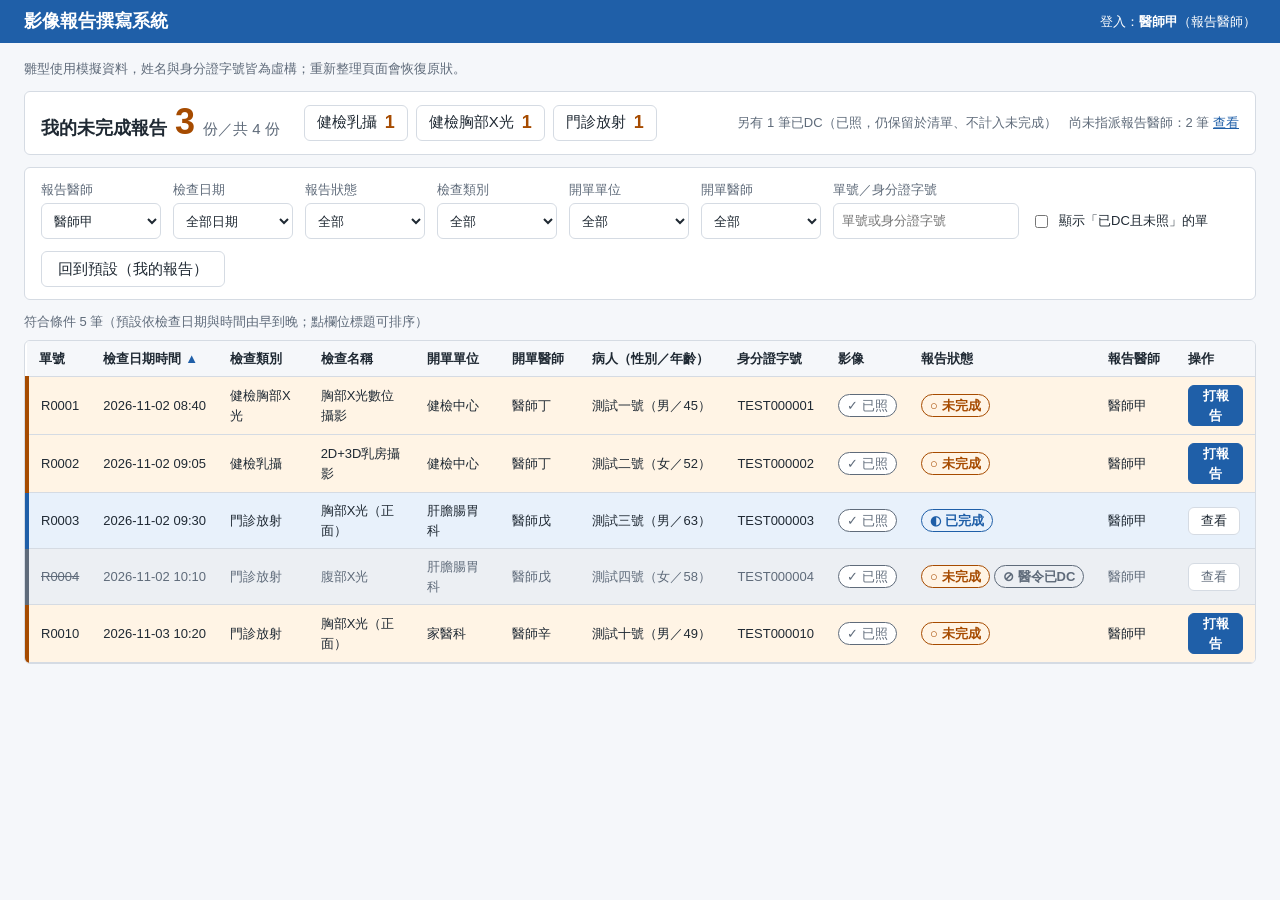
==== index.html @ 0bc312f7 "第一週：使用者研究、第一版雛型與迷你設計系統 - index.html：醫師工作清單與打報告畫面（篩選、排序、未完成分項數量、已DC呈現、片語帶入、儲存後跳下一筆） - tokens.css / de" ====
<!DOCTYPE html>
<html lang="zh-Hant">
<head>
  <meta charset="utf-8">
  <meta name="viewport" content="width=device-width, initial-scale=1">
  <title>影像報告撰寫系統｜醫師雛型 v1</title>
  <link rel="stylesheet" href="tokens.css">
  <style>
    * { box-sizing: border-box; }
    body { margin: 0; font-family: var(--font-family); font-size: var(--font-size-md); color: var(--color-text); background: var(--color-surface); line-height: 1.5; }
    button, input, select, textarea { font: inherit; color: inherit; }
    :focus-visible { outline: 3px solid var(--color-focus); outline-offset: 2px; }

    /* ── 頂欄 ── */
    .topbar { display: flex; align-items: center; justify-content: space-between; gap: var(--space-4); padding: var(--space-2) var(--space-6); background: var(--color-primary); color: var(--color-on-primary); }
    .topbar h1 { font-size: var(--font-size-lg); margin: 0; }
    .topbar .who { font-size: var(--font-size-sm); }
    main { max-width: 1400px; margin: 0 auto; padding: var(--space-4) var(--space-6) 96px; }
    .proto-note { font-size: var(--font-size-sm); color: var(--color-text-muted); margin: 0 0 var(--space-3); }

    /* ── 按鈕：主要 / 次要 / 危險 ── */
    .btn { min-height: var(--control-height); padding: 0 var(--space-4); border-radius: var(--radius); border: 1px solid var(--color-border); background: var(--color-bg); cursor: pointer; font-size: var(--font-size-md); }
    .btn:hover:not(:disabled) { background: var(--color-surface); border-color: var(--color-text-muted); }
    .btn-primary { background: var(--color-primary); border-color: var(--color-primary); color: var(--color-on-primary); font-weight: 600; }
    .btn-primary:hover:not(:disabled) { background: var(--color-primary-hover); border-color: var(--color-primary-hover); }
    .btn-secondary { border-color: var(--color-primary); color: var(--color-primary); font-weight: 600; }
    .btn-danger { border-color: var(--color-danger); color: var(--color-danger); }
    .btn-danger:hover:not(:disabled) { background: var(--color-danger-bg); border-color: var(--color-danger); }
    .btn-sm { min-height: 28px; padding: 0 var(--space-3); font-size: var(--font-size-sm); }
    .btn:disabled { opacity: .45; cursor: not-allowed; }

    /* ── 狀態標籤：圖示 + 文字 + 顏色 ── */
    .tag { display: inline-flex; align-items: center; gap: var(--space-1); padding: 1px var(--space-2); border-radius: 999px; border: 1px solid currentColor; font-size: var(--font-size-sm); font-weight: 600; white-space: nowrap; }
    .tag-pending { color: var(--status-pending); background: var(--status-pending-bg); }
    .tag-done { color: var(--status-done); background: var(--status-done-bg); }
    .tag-certified { color: var(--status-certified); background: var(--status-certified-bg); }
    .tag-dc { color: var(--status-dc); background: var(--status-dc-bg); }
    .tag-plain { color: var(--color-text-muted); background: var(--color-bg); font-weight: 400; }

    /* ── 工作清單：摘要 ── */
    .summary { display: flex; flex-wrap: wrap; align-items: center; gap: var(--space-4) var(--space-6); background: var(--color-bg); border: 1px solid var(--color-border); border-radius: var(--radius); padding: var(--space-3) var(--space-4); margin-bottom: var(--space-3); }
    .summary .big { display: flex; align-items: baseline; gap: var(--space-2); }
    .summary .big .num { font-size: var(--font-size-display); font-weight: 700; line-height: 1; color: var(--status-pending); }
    .summary .big .label { font-size: var(--font-size-lg); font-weight: 600; }
    .summary .big .total { color: var(--color-text-muted); }
    .chips { display: flex; flex-wrap: wrap; gap: var(--space-2); align-items: center; }
    .chip { min-height: var(--control-height); display: inline-flex; align-items: center; gap: var(--space-2); padding: 0 var(--space-3); border-radius: var(--radius); border: 1px solid var(--color-border); background: var(--color-bg); cursor: pointer; }
    .chip b { color: var(--status-pending); font-size: var(--font-size-lg); }
    .chip:hover { border-color: var(--color-primary); }
    .chip[aria-pressed="true"] { background: var(--color-primary); border-color: var(--color-primary); color: var(--color-on-primary); }
    .chip[aria-pressed="true"] b { color: var(--color-on-primary); }
    .chip.zero { color: var(--color-text-muted); }
    .summary .side { margin-left: auto; display: flex; flex-wrap: wrap; gap: var(--space-3); align-items: center; font-size: var(--font-size-sm); color: var(--color-text-muted); }
    .linkbtn { background: none; border: none; padding: 0; color: var(--color-primary); text-decoration: underline; cursor: pointer; font-size: inherit; }

    /* ── 工作清單：篩選列 ── */
    .filters { display: flex; flex-wrap: wrap; gap: var(--space-3); align-items: flex-end; background: var(--color-bg); border: 1px solid var(--color-border); border-radius: var(--radius); padding: var(--space-3) var(--space-4); margin-bottom: var(--space-3); }
    .field { display: flex; flex-direction: column; gap: var(--space-1); font-size: var(--font-size-sm); color: var(--color-text-muted); }
    .field select, .field input[type="search"] { min-height: var(--control-height); padding: 0 var(--space-2); border: 1px solid var(--color-border); border-radius: var(--radius); background: var(--color-bg); color: var(--color-text); min-width: 120px; }
    .field input[type="search"] { min-width: 180px; }
    .checkline { display: flex; align-items: center; gap: var(--space-2); min-height: var(--control-height); font-size: var(--font-size-sm); }
    .result-count { margin: 0 0 var(--space-2); font-size: var(--font-size-sm); color: var(--color-text-muted); }

    /* ── 表格列：一般 / 滑過 / 選取(焦點) ── */
    .table-wrap { overflow-x: auto; background: var(--color-bg); border: 1px solid var(--color-border); border-radius: var(--radius); }
    table { border-collapse: collapse; width: 100%; font-size: var(--font-size-sm); }
    th, td { text-align: left; padding: var(--space-2) var(--space-3); border-bottom: 1px solid var(--color-border); vertical-align: middle; }
    th { background: var(--color-surface); white-space: nowrap; position: sticky; top: 0; }
    th button { background: none; border: none; padding: 0; font-weight: 600; cursor: pointer; color: var(--color-text); }
    th button .arrow { color: var(--color-primary); margin-left: var(--space-1); }
    tbody tr { cursor: pointer; border-left: 4px solid transparent; }
    tbody tr td:first-child { border-left: 4px solid transparent; }
    tr.st-pending td { background: var(--status-pending-bg); }
    tr.st-done td { background: var(--status-done-bg); }
    tr.st-certified td { background: var(--status-certified-bg); }
    tr.st-pending td:first-child { border-left-color: var(--status-pending); }
    tr.st-done td:first-child { border-left-color: var(--status-done); }
    tr.st-certified td:first-child { border-left-color: var(--status-certified); }
    tr.st-dc td { background: var(--status-dc-bg); color: var(--color-text-muted); }
    tr.st-dc td:first-child { border-left-color: var(--status-dc); }
    tr.st-dc td.strike { text-decoration: line-through; }
    tbody tr:hover td { background: #dde8f5; }
    tbody tr:focus-visible { outline-offset: -3px; }
    .nowrap { white-space: nowrap; }
    .empty { padding: var(--space-6); text-align: center; color: var(--color-text-muted); }

    /* ── 打報告畫面 ── */
    .report-head { display: flex; flex-wrap: wrap; align-items: center; gap: var(--space-3); margin-bottom: var(--space-3); }
    .report-head h2 { margin: 0; font-size: var(--font-size-xl); }
    .report-head .remain { margin-left: auto; font-size: var(--font-size-sm); color: var(--color-text-muted); }
    .case-info { display: grid; grid-template-columns: repeat(auto-fit, minmax(150px, 1fr)); gap: var(--space-2) var(--space-4); background: var(--color-bg); border: 1px solid var(--color-border); border-radius: var(--radius); padding: var(--space-3) var(--space-4); margin: 0 0 var(--space-3); }
    .case-info div { min-width: 0; }
    .case-info dt { font-size: var(--font-size-sm); color: var(--color-text-muted); }
    .case-info dd { margin: 0; font-weight: 600; overflow-wrap: anywhere; }
    .banner { display: flex; gap: var(--space-2); align-items: flex-start; padding: var(--space-3) var(--space-4); border-radius: var(--radius); border: 1px solid; margin-bottom: var(--space-3); font-size: var(--font-size-sm); }
    .banner-dc { color: var(--status-dc); background: var(--status-dc-bg); border-color: var(--status-dc); }
    .banner-info { color: var(--status-done); background: var(--status-done-bg); border-color: var(--status-done); }
    .banner-warn { color: var(--status-pending); background: var(--status-pending-bg); border-color: var(--status-pending); }
    .workspace { display: grid; grid-template-columns: minmax(280px, 5fr) minmax(360px, 7fr); gap: var(--space-4); align-items: start; }
    @media (max-width: 900px) { .workspace { grid-template-columns: 1fr; } main { padding: var(--space-3) var(--space-3) 120px; } }
    .panel { background: var(--color-bg); border: 1px solid var(--color-border); border-radius: var(--radius); padding: var(--space-4); }
    .panel h3 { margin: 0 0 var(--space-3); font-size: var(--font-size-lg); }
    .image-area { background: #1b1f24; border-radius: var(--radius); min-height: 360px; display: flex; align-items: center; justify-content: center; overflow: hidden; }
    .image-area img { max-width: 100%; max-height: 64vh; display: block; }
    .image-empty { color: #e6e9ee; text-align: center; padding: var(--space-6); }
    .image-empty strong { display: block; font-size: var(--font-size-lg); margin-bottom: var(--space-2); }
    .his { margin-top: var(--space-3); border: 1px dashed var(--color-border); border-radius: var(--radius); padding: var(--space-2) var(--space-3); font-size: var(--font-size-sm); color: var(--color-text-muted); }

    /* ── 表單欄位：一般 / 聚焦 / 錯誤 ── */
    .form-field { margin-bottom: var(--space-4); }
    .form-field label { display: flex; gap: var(--space-2); align-items: baseline; font-weight: 600; margin-bottom: var(--space-1); }
    .form-field .req { font-size: var(--font-size-sm); font-weight: 400; color: var(--color-text-muted); }
    .form-field textarea { width: 100%; min-height: 96px; padding: var(--space-2) var(--space-3); border: 1px solid var(--color-border); border-radius: var(--radius); background: var(--color-bg); resize: vertical; line-height: 1.6; }
    .form-field textarea:focus { border-color: var(--color-focus); outline: 3px solid var(--color-focus); outline-offset: 0; }
    .form-field textarea:read-only { background: var(--color-surface); }
    .form-field.has-error textarea { border-color: var(--color-danger); background: var(--color-danger-bg); }
    .form-field .err { display: none; color: var(--color-danger); font-size: var(--font-size-sm); margin-top: var(--space-1); }
    .form-field.has-error .err { display: block; }
    .phrases { display: flex; flex-wrap: wrap; gap: var(--space-2); align-items: center; margin-top: var(--space-2); font-size: var(--font-size-sm); color: var(--color-text-muted); }
    .phrases .btn { text-align: left; }

    /* ── 底部操作列 ── */
    .actionbar { position: fixed; left: 0; right: 0; bottom: 0; background: var(--color-bg); border-top: 1px solid var(--color-border); padding: var(--space-3) var(--space-6); display: flex; flex-wrap: wrap; gap: var(--space-3); align-items: center; z-index: 5; }
    .actionbar .group { display: flex; gap: var(--space-2); align-items: center; }
    .actionbar .spacer { flex: 1; }
    .toast { position: fixed; left: 50%; transform: translateX(-50%); bottom: 84px; background: var(--color-text); color: #fff; padding: var(--space-2) var(--space-4); border-radius: var(--radius); font-size: var(--font-size-sm); opacity: 0; pointer-events: none; transition: opacity .2s; z-index: 10; max-width: 90vw; }
    .toast.show { opacity: 1; }
    .sr-only { position: absolute; width: 1px; height: 1px; overflow: hidden; clip: rect(0 0 0 0); white-space: nowrap; }
  </style>
</head>
<body>
  <header class="topbar">
    <h1>影像報告撰寫系統</h1>
    <span class="who">登入：<strong id="who"></strong>（報告醫師）</span>
  </header>
  <main id="app"></main>
  <div class="toast" id="toast" role="status" aria-live="polite"></div>
  <noscript>此雛型需要啟用 JavaScript。</noscript>

<script>
(function () {
  'use strict';

  /* ===== 模擬資料（內容同 data/exams.json、data/phrases.json；內嵌是為了直接開啟檔案也能運作） ===== */
  var ME = '醫師甲';
  var EXAMS = [{"exam_no": "R0001", "exam_at": "2026-11-02 08:40", "category": "健檢胸部X光", "exam_name": "胸部X光數位攝影", "order_dept": "健檢中心", "order_doctor": "醫師丁", "patient_name": "測試一號", "patient_id": "TEST000001", "sex": "男", "age": 45, "order_status": "正常", "image_taken": true, "report_status": "未完成", "report_doctor": "醫師甲"}, {"exam_no": "R0002", "exam_at": "2026-11-02 09:05", "category": "健檢乳攝", "exam_name": "2D+3D乳房攝影", "order_dept": "健檢中心", "order_doctor": "醫師丁", "patient_name": "測試二號", "patient_id": "TEST000002", "sex": "女", "age": 52, "order_status": "正常", "image_taken": true, "report_status": "未完成", "report_doctor": "醫師甲"}, {"exam_no": "R0003", "exam_at": "2026-11-02 09:30", "category": "門診放射", "exam_name": "胸部X光（正面）", "order_dept": "肝膽腸胃科", "order_doctor": "醫師戊", "patient_name": "測試三號", "patient_id": "TEST000003", "sex": "男", "age": 63, "order_status": "正常", "image_taken": true, "report_status": "已完成", "report_doctor": "醫師甲"}, {"exam_no": "R0004", "exam_at": "2026-11-02 10:10", "category": "門診放射", "exam_name": "腹部X光", "order_dept": "肝膽腸胃科", "order_doctor": "醫師戊", "patient_name": "測試四號", "patient_id": "TEST000004", "sex": "女", "age": 58, "order_status": "已DC", "image_taken": true, "report_status": "未完成", "report_doctor": "醫師甲"}, {"exam_no": "R0005", "exam_at": "2026-11-02 10:45", "category": "健檢胸部X光", "exam_name": "胸部X光數位攝影", "order_dept": "健檢中心", "order_doctor": "醫師丁", "patient_name": "測試五號", "patient_id": "TEST000005", "sex": "女", "age": 38, "order_status": "正常", "image_taken": true, "report_status": "已認證", "report_doctor": "醫師丙"}, {"exam_no": "R0006", "exam_at": "2026-11-02 11:20", "category": "心臟超音波", "exam_name": "心臟超音波", "order_dept": "心臟內科", "order_doctor": "醫師己", "patient_name": "測試六號", "patient_id": "TEST000006", "sex": "男", "age": 71, "order_status": "正常", "image_taken": true, "report_status": "未完成", "report_doctor": null}, {"exam_no": "R0007", "exam_at": "2026-11-03 08:50", "category": "頸動脈超音波", "exam_name": "頸動脈超音波", "order_dept": "神經內科", "order_doctor": "醫師庚", "patient_name": "測試七號", "patient_id": "TEST000007", "sex": "女", "age": 66, "order_status": "正常", "image_taken": true, "report_status": "未完成", "report_doctor": "醫師丙"}, {"exam_no": "R0008", "exam_at": "2026-11-03 09:15", "category": "健檢乳攝", "exam_name": "2D+3D乳房攝影", "order_dept": "健檢中心", "order_doctor": "醫師丁", "patient_name": "測試八號", "patient_id": "TEST000008", "sex": "女", "age": 47, "order_status": "已DC", "image_taken": false, "report_status": "未完成", "report_doctor": null}, {"exam_no": "R0009", "exam_at": "2026-11-03 09:40", "category": "健檢胸部X光", "exam_name": "胸部X光數位攝影", "order_dept": "健檢中心", "order_doctor": "醫師丁", "patient_name": "測試九號", "patient_id": "TEST000009", "sex": "男", "age": 55, "order_status": "正常", "image_taken": false, "report_status": "未完成", "report_doctor": null}, {"exam_no": "R0010", "exam_at": "2026-11-03 10:20", "category": "門診放射", "exam_name": "胸部X光（正面）", "order_dept": "家醫科", "order_doctor": "醫師辛", "patient_name": "測試十號", "patient_id": "TEST000010", "sex": "男", "age": 49, "order_status": "正常", "image_taken": true, "report_status": "未完成", "report_doctor": "醫師甲"}];
  var PHRASES = {"健檢胸部X光": {"Lung": ["No active lung lesion.", "Increased lung markings in both lungs."], "Others": ["Normal heart size.", "Mild scoliosis of thoracic spine."], "Suggestion": ["Follow-up as clinically indicated.", "Suggest further evaluation with chest CT."]}, "健檢乳攝": {"Findings": ["Scattered areas of fibroglandular density."], "Diagnosis": ["BI-RADS 1: Negative.", "BI-RADS 2: Benign finding."]}, "門診放射": {"Finding": ["No active lung lesion.", "No obvious bony abnormality."], "Impression": ["No significant abnormality."]}};

  /* 報告範本：欄位依案例資料與訪談；required 為設計推測（見 README） */
  var TEMPLATES = {
    '門診放射':    [{ key: 'Finding', req: true }, { key: 'Impression', req: true }],
    '健檢胸部X光': [{ key: 'Lung', req: true }, { key: 'Others' }, { key: 'Suggestion' }],
    '健檢乳攝':    [{ key: 'Findings', req: true }, { key: 'Diagnosis', req: true }],
    '心臟超音波':  [{ key: 'Findings', req: true }, { key: 'Impression', req: true }],
    '頸動脈超音波':[{ key: 'Findings', req: true }, { key: 'Impression', req: true }]
  };
  var IMAGES = {
    '胸部X光數位攝影': 'chest-xray.svg', '胸部X光（正面）': 'chest-xray.svg', '腹部X光': 'abdomen-xray.svg',
    '2D+3D乳房攝影': 'mammography.svg', '心臟超音波': 'echocardiography.svg', '頸動脈超音波': 'carotid-ultrasound.svg'
  };
  var STATUS = {
    '未完成': { cls: 'pending', icon: '○' },
    '已完成': { cls: 'done', icon: '◐' },
    '已認證': { cls: 'certified', icon: '✔' }
  };
  var STATUS_ORDER = { '未完成': 0, '已完成': 1, '已認證': 2 };
  var COLS = [
    { k: 'exam_no', t: '單號' }, { k: 'exam_at', t: '檢查日期時間' }, { k: 'category', t: '檢查類別' },
    { k: 'exam_name', t: '檢查名稱' }, { k: 'order_dept', t: '開單單位' }, { k: 'order_doctor', t: '開單醫師' },
    { k: 'patient_name', t: '病人（性別／年齡）' }, { k: 'patient_id', t: '身分證字號' },
    { k: 'image_taken', t: '影像' }, { k: 'report_status', t: '報告狀態' }, { k: 'report_doctor', t: '報告醫師' }
  ];

  /* ===== 狀態（只存在記憶體，重新整理即恢復） ===== */
  var reports = {};   // exam_no -> { fields: {key: text} }
  EXAMS.forEach(function (e) { reports[e.exam_no] = { fields: {} }; });
  // 已完成／已認證的範例報告先帶入片語，讓清單與畫面有真實樣貌
  EXAMS.forEach(function (e) {
    if (e.report_status === '未完成') return;
    var tpl = TEMPLATES[e.category] || [], ph = PHRASES[e.category] || {};
    tpl.forEach(function (f) { var list = ph[f.key]; reports[e.exam_no].fields[f.key] = list ? list[0] : ''; });
  });
  var filters = { doctor: ME, status: '', category: '', dept: '', orderDoc: '', date: '', q: '', showDcUnshot: false };
  var sort = { key: 'exam_at', dir: 1 };

  /* ===== 小工具 ===== */
  function h(tag, attrs) {
    var el = document.createElement(tag);
    Object.keys(attrs || {}).forEach(function (k) {
      var v = attrs[k];
      if (k === 'class') el.className = v;
      else if (k === 'text') el.textContent = v;
      else if (k.slice(0, 2) === 'on') el.addEventListener(k.slice(2), v);
      else if (v === true) el.setAttribute(k, '');
      else if (v !== false && v != null) el.setAttribute(k, v);
    });
    for (var i = 2; i < arguments.length; i++) {
      var c = arguments[i];
      if (c == null || c === false) continue;
      el.appendChild(typeof c === 'string' ? document.createTextNode(c) : c);
    }
    return el;
  }
  function uniq(key) { var s = {}; EXAMS.forEach(function (e) { s[e[key]] = 1; }); return Object.keys(s).sort(); }
  function byNo(no) { return EXAMS.filter(function (e) { return e.exam_no === no; })[0]; }
  function doctorOf(e) { return e.report_doctor || '未指派'; }
  function isDc(e) { return e.order_status === '已DC'; }
  function dateOf(e) { return e.exam_at.slice(0, 10); }
  // 訪談二：已DC且未照 → 從清單移除；已DC已照 → 保留並標示
  function hiddenByDc(e) { return isDc(e) && !e.image_taken && !filters.showDcUnshot; }
  function actionable(e) { return e.report_status === '未完成' && !isDc(e) && e.report_doctor === ME; }
  function toast(msg) {
    var t = document.getElementById('toast'); t.textContent = msg; t.classList.add('show');
    clearTimeout(toast.t); toast.t = setTimeout(function () { t.classList.remove('show'); }, 3200);
  }
  function statusTag(e) {
    var s = STATUS[e.report_status];
    return h('span', { class: 'tag tag-' + s.cls }, h('span', { 'aria-hidden': 'true', text: s.icon }), e.report_status);
  }
  function dcTag() { return h('span', { class: 'tag tag-dc' }, h('span', { 'aria-hidden': 'true', text: '⊘' }), '醫令已DC'); }

  /* ===== 清單資料處理 ===== */
  function inScope(e) { return filters.doctor === '' || doctorOf(e) === filters.doctor; }
  function matches(e) {
    if (hiddenByDc(e) || !inScope(e)) return false;
    if (filters.status && e.report_status !== filters.status) return false;
    if (filters.category && e.category !== filters.category) return false;
    if (filters.dept && e.order_dept !== filters.dept) return false;
    if (filters.orderDoc && e.order_doctor !== filters.orderDoc) return false;
    if (filters.date && dateOf(e) !== filters.date) return false;
    if (filters.q) {
      var q = filters.q.toLowerCase();
      if (e.exam_no.toLowerCase().indexOf(q) < 0 && e.patient_id.toLowerCase().indexOf(q) < 0) return false;
    }
    return true;
  }
  function sortVal(e, k) {
    if (k === 'report_status') return STATUS_ORDER[e.report_status];
    if (k === 'report_doctor') return doctorOf(e);
    if (k === 'image_taken') return e.image_taken ? 1 : 0;
    return e[k];
  }
  function visibleList() {
    return EXAMS.filter(matches).sort(function (a, b) {
      var x = sortVal(a, sort.key), y = sortVal(b, sort.key), r;
      r = (typeof x === 'number' && typeof y === 'number') ? x - y : String(x).localeCompare(String(y), 'zh-Hant');
      return r * sort.dir || a.exam_no.localeCompare(b.exam_no);
    });
  }

  /* ===== 工作清單畫面 ===== */
  var ui = {};
  function renderList() {
    var app = document.getElementById('app'); app.textContent = '';
    ui = {};
    app.appendChild(h('p', { class: 'proto-note', text: '雛型使用模擬資料，姓名與身分證字號皆為虛構；重新整理頁面會恢復原狀。' }));

    ui.summary = h('section', { class: 'summary', 'aria-label': '未完成報告數量' });
    app.appendChild(ui.summary);

    function sel(id, label, key, opts, allText) {
      var s = h('select', { id: id, onchange: function (ev) { filters[key] = ev.target.value; update(); } },
        h('option', { value: '', text: allText || '全部' }));
      opts.forEach(function (o) { s.appendChild(h('option', { value: o.v, text: o.t })); });
      s.value = filters[key];
      return h('div', { class: 'field' }, h('label', { for: id, text: label }), s);
    }
    function plain(list) { return list.map(function (v) { return { v: v, t: v }; }); }
    var docOpts = uniq('report_doctor').filter(Boolean); docOpts.push('未指派');
    var search = h('input', { id: 'f-q', type: 'search', placeholder: '單號或身分證字號', value: filters.q,
      oninput: function (ev) { filters.q = ev.target.value.trim(); update(); } });

    app.appendChild(h('section', { class: 'filters', 'aria-label': '搜尋條件' },
      sel('f-doctor', '報告醫師', 'doctor', plain(docOpts), '全部醫師'),
      sel('f-date', '檢查日期', 'date', plain(uniq('exam_at').map(function (s) { return s.slice(0, 10); }).filter(function (v, i, a) { return a.indexOf(v) === i; })), '全部日期'),
      sel('f-status', '報告狀態', 'status', plain(['未完成', '已完成', '已認證'])),
      sel('f-cat', '檢查類別', 'category', plain(uniq('category'))),
      sel('f-dept', '開單單位', 'dept', plain(uniq('order_dept'))),
      sel('f-od', '開單醫師', 'orderDoc', plain(uniq('order_doctor'))),
      h('div', { class: 'field' }, h('label', { for: 'f-q', text: '單號／身分證字號' }), search),
      h('label', { class: 'checkline' },
        h('input', { type: 'checkbox', checked: filters.showDcUnshot, onchange: function (ev) { filters.showDcUnshot = ev.target.checked; update(); } }),
        '顯示「已DC且未照」的單'),
      h('button', { class: 'btn', type: 'button', onclick: function () {
        filters = { doctor: ME, status: '', category: '', dept: '', orderDoc: '', date: '', q: '', showDcUnshot: false }; renderList();
      } }, '回到預設（我的報告）')
    ));

    ui.count = h('p', { class: 'result-count', 'aria-live': 'polite' });
    app.appendChild(ui.count);

    var thead = h('tr');
    COLS.forEach(function (c) {
      var arrow = h('span', { class: 'arrow', 'aria-hidden': 'true' });
      var th = h('th', { scope: 'col' }, h('button', { type: 'button', onclick: function () {
        if (sort.key === c.k) sort.dir = -sort.dir; else { sort.key = c.k; sort.dir = 1; }
        update();
      } }, c.t, arrow));
      c.th = th; c.arrow = arrow; thead.appendChild(th);
    });
    thead.appendChild(h('th', { scope: 'col' }, '操作'));
    ui.tbody = h('tbody');
    app.appendChild(h('div', { class: 'table-wrap' }, h('table', null, h('thead', null, thead), ui.tbody)));
    ui.empty = h('div', { class: 'empty', text: '沒有符合條件的檢查。可調整搜尋條件，或按「回到預設」。', hidden: true });
    app.appendChild(ui.empty);
    update();
  }

  function setFilterAndUpdate(patch) { Object.keys(patch).forEach(function (k) { filters[k] = patch[k]; }); syncControls(); update(); }
  function syncControls() {
    var map = { 'f-doctor': 'doctor', 'f-date': 'date', 'f-status': 'status', 'f-cat': 'category', 'f-dept': 'dept', 'f-od': 'orderDoc' };
    Object.keys(map).forEach(function (id) { var el = document.getElementById(id); if (el) el.value = filters[map[id]]; });
  }

  function renderSummary() {
    var mine = EXAMS.filter(function (e) { return e.report_doctor === ME && !hiddenByDc(e); });
    var pending = mine.filter(actionable);
    var byCat = {};
    pending.forEach(function (e) { byCat[e.category] = (byCat[e.category] || 0) + 1; });
    var cats = uniq('category').filter(function (c) { return mine.some(function (e) { return e.category === c; }); });
    var unassigned = EXAMS.filter(function (e) { return !e.report_doctor && !hiddenByDc(e); }).length;
    var dcKept = mine.filter(isDc).length;
    var s = ui.summary; s.textContent = '';

    s.appendChild(h('div', { class: 'big' },
      h('span', { class: 'label', text: '我的未完成報告' }),
      h('span', { class: 'num', text: String(pending.length) }),
      h('span', { class: 'total', text: '份／共 ' + (mine.length - dcKept) + ' 份' })));
    var chips = h('div', { class: 'chips', role: 'group', 'aria-label': '依檢查類別看未完成數量' });
    cats.forEach(function (c) {
      var n = byCat[c] || 0;
      var on = filters.category === c && filters.status === '未完成' && filters.doctor === ME;
      chips.appendChild(h('button', { type: 'button', class: 'chip' + (n ? '' : ' zero'), 'aria-pressed': String(on),
        onclick: function () { on ? setFilterAndUpdate({ category: '', status: '' }) : setFilterAndUpdate({ doctor: ME, category: c, status: '未完成' }); } },
        c, h('b', { text: String(n) })));
    });
    s.appendChild(chips);
    var side = h('div', { class: 'side' });
    if (dcKept) side.appendChild(h('span', null, '另有 ' + dcKept + ' 筆已DC（已照，仍保留於清單、不計入未完成）'));
    side.appendChild(h('span', null, '尚未指派報告醫師：' + unassigned + ' 筆 ',
      h('button', { class: 'linkbtn', type: 'button', onclick: function () { setFilterAndUpdate({ doctor: '未指派', status: '', category: '' }); } }, '查看')));
    s.appendChild(side);
  }

  function update() {
    renderSummary();
    COLS.forEach(function (c) {
      var on = sort.key === c.k;
      c.arrow.textContent = on ? (sort.dir === 1 ? '▲' : '▼') : '';
      c.th.setAttribute('aria-sort', on ? (sort.dir === 1 ? 'ascending' : 'descending') : 'none');
    });
    var list = visibleList();
    ui.count.textContent = '符合條件 ' + list.length + ' 筆（預設依檢查日期與時間由早到晚；點欄位標題可排序）';
    ui.tbody.textContent = '';
    list.forEach(function (e) {
      var dc = isDc(e);
      var cls = dc ? 'st-dc' : 'st-' + STATUS[e.report_status].cls;
      var strike = dc ? 'strike nowrap' : 'nowrap';
      var open = function () { location.hash = '#/report/' + e.exam_no; };
      var tr = h('tr', { class: cls, tabindex: '0', onclick: open,
        onkeydown: function (ev) { if (ev.key === 'Enter') open(); },
        'aria-label': e.exam_no + ' ' + e.exam_name + ' ' + e.report_status + (dc ? ' 醫令已DC' : '') });
      tr.appendChild(h('td', { class: strike, text: e.exam_no }));
      tr.appendChild(h('td', { class: 'nowrap', text: e.exam_at }));
      tr.appendChild(h('td', { text: e.category }));
      tr.appendChild(h('td', { text: e.exam_name }));
      tr.appendChild(h('td', { text: e.order_dept }));
      tr.appendChild(h('td', { text: e.order_doctor }));
      tr.appendChild(h('td', { class: 'nowrap', text: e.patient_name + '（' + e.sex + '／' + e.age + '）' }));
      tr.appendChild(h('td', { class: 'nowrap', text: e.patient_id }));
      tr.appendChild(h('td', { class: 'nowrap' }, e.image_taken
        ? h('span', { class: 'tag tag-plain' }, h('span', { 'aria-hidden': 'true', text: '✓' }), '已照')
        : h('span', { class: 'tag tag-plain' }, h('span', { 'aria-hidden': 'true', text: '—' }), '未照')));
      var st = h('td', { class: 'nowrap' }, statusTag(e)); if (dc) { st.appendChild(document.createTextNode(' ')); st.appendChild(dcTag()); }
      tr.appendChild(st);
      tr.appendChild(h('td', { class: 'nowrap', text: doctorOf(e) }));
      tr.appendChild(h('td', null, h('button', { type: 'button', class: 'btn btn-sm ' + (actionable(e) ? 'btn-primary' : ''),
        onclick: function (ev) { ev.stopPropagation(); open(); } }, actionable(e) ? '打報告' : '查看')));
      ui.tbody.appendChild(tr);
    });
    ui.empty.hidden = list.length > 0;
  }

  /* ===== 打報告畫面 ===== */
  function nextPendingAfter(no) {
    var list = visibleList();
    var all = list.some(function (e) { return e.exam_no === no; }) ? list : list.concat([byNo(no)]);
    var idx = all.findIndex(function (e) { return e.exam_no === no; });
    for (var i = 1; i < all.length; i++) {
      var e = all[(idx + i) % all.length];
      if (e.exam_no !== no && actionable(e)) return e;
    }
    return null;
  }
  function neighbor(no, step) {
    var list = visibleList();
    var idx = list.findIndex(function (e) { return e.exam_no === no; });
    if (idx < 0) return null;
    return list[idx + step] || null;
  }

  function renderReport(no) {
    var e = byNo(no);
    var app = document.getElementById('app'); app.textContent = '';
    if (!e) { location.hash = '#/'; return; }
    var rep = reports[no], tpl = TEMPLATES[e.category] || [], ph = PHRASES[e.category] || {};
    var mineToEdit = e.report_doctor === ME && e.report_status !== '已認證';
    var fieldEls = {};

    var pendingNow = EXAMS.filter(function (x) { return x.report_doctor === ME && actionable(x); }).length;
    app.appendChild(h('div', { class: 'report-head' },
      h('button', { class: 'btn', type: 'button', onclick: function () { location.hash = '#/'; } }, '← 回工作清單'),
      h('h2', { text: e.exam_name }),
      statusTag(e), isDc(e) ? dcTag() : null,
      h('span', { class: 'remain', text: '我還有 ' + pendingNow + ' 份未完成報告' })));

    // 個案必要資訊（訪談一）
    function di(t, v) { return h('div', null, h('dt', { text: t }), h('dd', { text: v })); }
    app.appendChild(h('dl', { class: 'case-info', 'aria-label': '個案資訊' },
      di('身分證字號', e.patient_id), di('姓名', e.patient_name), di('性別／年齡', e.sex + '／' + e.age),
      di('檢查名稱', e.exam_name), di('檢查日期時間', e.exam_at), di('開單醫師', e.order_doctor),
      di('開單單位', e.order_dept), di('單號', e.exam_no), di('報告醫師', doctorOf(e))));

    // 提示橫幅
    if (isDc(e)) app.appendChild(h('div', { class: 'banner banner-dc', role: 'note' }, h('span', { 'aria-hidden': 'true', text: '⊘' }),
      h('span', null, '此醫令已 DC（已取消），但影像已照。請確認是否仍需撰寫報告。')));
    if (!e.report_doctor) app.appendChild(h('div', { class: 'banner banner-warn', role: 'note' }, h('span', { 'aria-hidden': 'true', text: '!' }),
      h('span', null, '尚未指派報告醫師，目前只能檢視。請洽放射師指派。')));
    else if (e.report_doctor !== ME) app.appendChild(h('div', { class: 'banner banner-info', role: 'note' }, h('span', { 'aria-hidden': 'true', text: 'i' }),
      h('span', null, '這份報告由' + e.report_doctor + '負責，目前只能檢視。')));
    else if (e.report_status === '已認證') app.appendChild(h('div', { class: 'banner banner-info', role: 'note' }, h('span', { 'aria-hidden': 'true', text: 'i' }),
      h('span', null, '此報告已認證，內容不能修改。若需重打，請由放射師或技術員取消認證。')));

    // 左：影像；右：範本欄位
    var imgPanel = h('section', { class: 'panel', 'aria-label': '影像' }, h('h3', { text: '影像' }));
    if (e.image_taken) {
      imgPanel.appendChild(h('div', { class: 'image-area' }, h('img', { src: 'images/' + IMAGES[e.exam_name], alt: e.exam_name + ' 影像示意圖（課程用）' })));
    } else {
      imgPanel.appendChild(h('div', { class: 'image-area' }, h('div', { class: 'image-empty' },
        h('strong', { text: '尚無影像' }), '此檢查尚未照影像（未照）。影像上傳後會直接顯示在這裡。')));
    }
    imgPanel.appendChild(h('div', { class: 'his', text: '示意：HIS 診斷、S、O 資料與過去報告會放在這裡（本課程不實作）。' }));

    var form = h('form', { class: 'panel', novalidate: true, 'aria-label': e.category + ' 報告範本', onsubmit: function (ev) { ev.preventDefault(); } },
      h('h3', { text: '報告內容（' + e.category + '範本）' }));
    tpl.forEach(function (f) {
      var id = 'fld-' + f.key;
      var ta = h('textarea', { id: id, name: f.key, rows: '4', readonly: !mineToEdit, 'aria-describedby': id + '-err',
        oninput: function () { wrap.classList.remove('has-error'); } });
      ta.value = rep.fields[f.key] || '';
      var wrap = h('div', { class: 'form-field' },
        h('label', { for: id }, f.key, h('span', { class: 'req', text: f.req ? '必填' : '選填' })), ta,
        h('div', { class: 'err', id: id + '-err', text: f.key + ' 為必填，請輸入內容或帶入片語。' }));
      var list = ph[f.key];
      if (mineToEdit) {
        var row = h('div', { class: 'phrases' }, h('span', { text: '片語帶入：' }));
        if (list && list.length) list.forEach(function (p) {
          row.appendChild(h('button', { type: 'button', class: 'btn btn-sm', title: '帶入：' + p, onclick: function () {
            ta.value = ta.value ? ta.value.replace(/\s+$/, '') + '\n' + p : p; wrap.classList.remove('has-error'); ta.focus();
          } }, '＋ ' + p));
        });
        else row.appendChild(h('span', { text: '此範本尚無片語（課程資料未提供）' }));
        wrap.appendChild(row);
      }
      fieldEls[f.key] = { ta: ta, wrap: wrap, req: f.req };
      form.appendChild(wrap);
    });

    app.appendChild(h('div', { class: 'workspace' }, imgPanel, form));

    // 底部操作列
    function collect() { tpl.forEach(function (f) { rep.fields[f.key] = fieldEls[f.key].ta.value.trim(); }); }
    function validate() {
      var first = null;
      tpl.forEach(function (f) {
        var fe = fieldEls[f.key], bad = !!fe.req && !fe.ta.value.trim();
        fe.wrap.classList.toggle('has-error', bad);
        if (bad && !first) first = fe.ta;
      });
      if (first) { first.focus(); toast('還有必填欄位沒有填寫'); return false; }
      return true;
    }
    function commit(status) {
      if (!validate()) return;
      collect(); e.report_status = status;
      var nxt = nextPendingAfter(no);
      if (nxt) { toast('已' + (status === '已認證' ? '認證' : '儲存') + ' ' + no + '，已跳到下一筆未完成：' + nxt.exam_no); location.hash = '#/report/' + nxt.exam_no; }
      else { toast('已' + (status === '已認證' ? '認證' : '儲存') + ' ' + no + '。所有未完成報告都已完成'); location.hash = '#/'; }
    }
    var prev = neighbor(no, -1), next = neighbor(no, 1);
    app.appendChild(h('div', { class: 'actionbar', role: 'toolbar', 'aria-label': '報告操作' },
      h('div', { class: 'group' },
        h('button', { class: 'btn', type: 'button', disabled: !prev, onclick: function () { location.hash = '#/report/' + prev.exam_no; } }, '← 上一筆'),
        h('button', { class: 'btn', type: 'button', disabled: !next, onclick: function () { location.hash = '#/report/' + next.exam_no; } }, '下一筆 →')),
      h('span', { class: 'spacer' }),
      h('span', { class: 'proto-note', style: 'margin:0', text: '儲存或認證後會自動跳到下一筆未完成報告' }),
      h('div', { class: 'group' },
        h('button', { class: 'btn btn-primary', type: 'button', disabled: !mineToEdit, onclick: function () { commit('已完成'); } }, '儲存'),
        h('button', { class: 'btn btn-secondary', type: 'button', disabled: !mineToEdit, onclick: function () { commit('已認證'); } }, '認證'))));
    window.scrollTo(0, 0);
    var firstTa = form.querySelector('textarea');
    if (mineToEdit && firstTa) firstTa.focus({ preventScroll: true });
  }

  /* ===== 路由 ===== */
  function route() {
    var m = location.hash.match(/^#\/report\/(R\d+)/);
    if (m) renderReport(m[1]); else renderList();
  }
  document.getElementById('who').textContent = ME;
  window.addEventListener('hashchange', route);
  route();
})();
</script>
</body>
</html>
---- tokens.css ----
/* 影像報告撰寫系統 — 迷你設計系統
   每個變數的用途與使用規則見 design-system.md。
   修改或新增變數時，先更新 design-system.md 的「變更紀錄」，再改畫面。 */

:root {
  /* 色彩：基本 */
  --color-primary: #1f5fa8;
  --color-primary-hover: #174b86;
  --color-on-primary: #ffffff;
  --color-bg: #ffffff;
  --color-surface: #f5f7fa;
  --color-text: #1f2933;
  --color-text-muted: #5f6b7a;
  --color-border: #d5dbe3;
  --color-focus: #0b57d0;
  --color-danger: #b42318;
  --color-danger-bg: #fdecea;

  /* 色彩：報告狀態（每種狀態：文字/邊框色 + 淡底色；一律搭配圖示與文字，不單靠顏色）
     選用方案 A「橘／藍／綠／灰」，與其他方案的比較見 design-system.md */
  --status-pending: #a64b00;        /* 未完成：橘棕 */
  --status-pending-bg: #fff4e5;
  --status-done: #1f5fa8;           /* 已完成：藍 */
  --status-done-bg: #e8f1fb;
  --status-certified: #17653f;      /* 已認證：綠 */
  --status-certified-bg: #e6f4ec;
  --status-dc: #5f6b7a;             /* 醫令已 DC：灰（另加刪除線） */
  --status-dc-bg: #eceff3;

  /* 字級 */
  --font-family: "Noto Sans TC", "Microsoft JhengHei", "PingFang TC", sans-serif;
  --font-size-sm: 13px;
  --font-size-md: 15px;
  --font-size-lg: 18px;
  --font-size-xl: 22px;
  --font-size-display: 36px;   /* 未完成數量專用 */

  /* 間距 */
  --space-1: 4px;
  --space-2: 8px;
  --space-3: 12px;
  --space-4: 16px;
  --space-6: 24px;

  /* 圓角 */
  --radius: 6px;

  /* 控制項最小高度（點擊範圍） */
  --control-height: 36px;
}
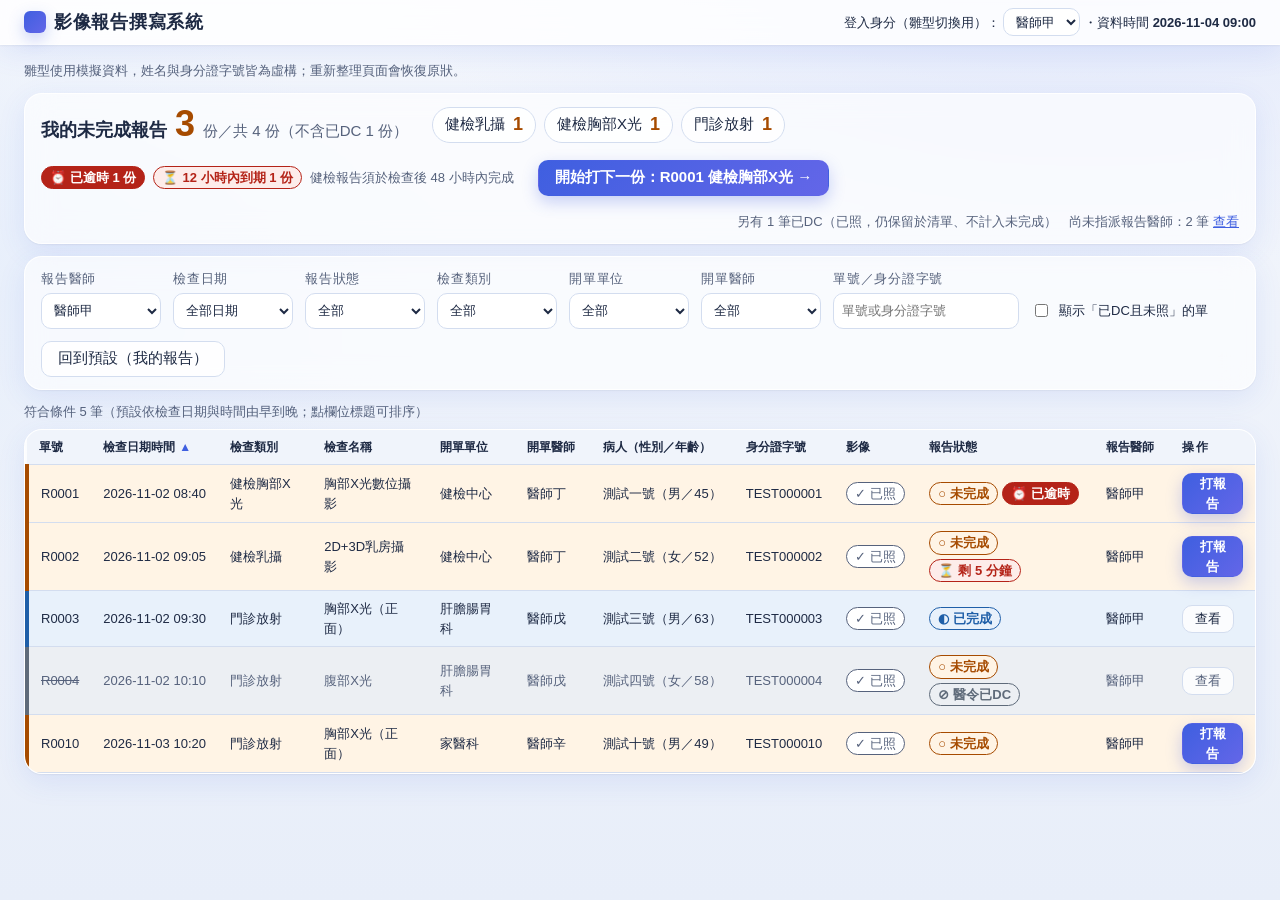
==== commit 77a1f3bd: "第二週：任務走查、替代方案、設計變數、啟發式評估與雛型 v2/v3 - index.html：取消認證（必填原因）、身分切換、搜尋查全部醫師、等待影像／待指派狀態與流程進度、健檢 48 小時時限標示、" ====
--- a/index.html
+++ b/index.html
@@ -36,6 +36,28 @@
     .tag-certified { color: var(--status-certified); background: var(--status-certified-bg); }
     .tag-dc { color: var(--status-dc); background: var(--status-dc-bg); }
     .tag-plain { color: var(--color-text-muted); background: var(--color-bg); font-weight: 400; }
+    .tag-waiting { color: var(--status-waiting); background: var(--status-waiting-bg); border-style: dashed; }
+    .tag-recall { color: var(--status-recall); background: var(--status-recall-bg); }
+    .tag-overdue { color: var(--deadline-overdue); background: var(--deadline-overdue-bg); border-color: var(--deadline-overdue-bg); }
+    .tag-soon { color: var(--deadline-soon); background: var(--deadline-soon-bg); }
+    .tags { display: inline-flex; flex-wrap: wrap; gap: var(--space-1); }
+    .src { font-size: var(--font-size-sm); color: var(--color-text-muted); }
+    .topbar select { min-height: 28px; border-radius: var(--radius); border: 1px solid var(--color-border); padding: 0 var(--space-2); background: var(--color-bg); color: var(--color-text); }
+    tr.st-waiting td { background: var(--color-bg); color: var(--color-text-muted); }
+    tr.st-waiting td:first-child { border-left: 4px dashed var(--status-waiting); }
+    .banner-overdue { color: var(--deadline-soon); background: var(--deadline-soon-bg); border-color: var(--deadline-soon); }
+    .banner-recall { color: var(--status-recall); background: var(--status-recall-bg); border-color: var(--status-recall); }
+    .cancel-box { margin-bottom: var(--space-3); border-color: var(--color-danger); }
+    .cancel-box textarea { min-height: 56px; }
+    /* 流程進度 */
+    .progress { list-style: none; margin: 0 0 var(--space-3); padding: var(--space-3) var(--space-4); display: flex; flex-wrap: wrap; gap: var(--space-2) var(--space-6); background: var(--color-bg); border: 1px solid var(--color-border); border-radius: var(--radius); }
+    .pstep { display: flex; align-items: center; gap: var(--space-2); font-weight: 600; }
+    .pstep small { display: block; font-weight: 400; font-size: var(--font-size-sm); color: var(--color-text-muted); }
+    .pdot { width: 26px; height: 26px; border-radius: 50%; display: inline-flex; align-items: center; justify-content: center; font-size: var(--font-size-sm); border: 2px solid var(--color-border); color: var(--color-text-muted); flex: none; }
+    .pstep.done .pdot { background: var(--status-certified); border-color: var(--status-certified); color: #fff; }
+    .pstep.current .pdot { border-color: var(--status-pending); color: var(--status-pending); }
+    .pstep.current small { color: var(--status-pending); font-weight: 600; }
+    .pstep.todo { color: var(--color-text-muted); }
 
     /* ── 工作清單：摘要 ── */
     .summary { display: flex; flex-wrap: wrap; align-items: center; gap: var(--space-4) var(--space-6); background: var(--color-bg); border: 1px solid var(--color-border); border-radius: var(--radius); padding: var(--space-3) var(--space-4); margin-bottom: var(--space-3); }
@@ -126,12 +148,85 @@
     .toast { position: fixed; left: 50%; transform: translateX(-50%); bottom: 84px; background: var(--color-text); color: #fff; padding: var(--space-2) var(--space-4); border-radius: var(--radius); font-size: var(--font-size-sm); opacity: 0; pointer-events: none; transition: opacity .2s; z-index: 10; max-width: 90vw; }
     .toast.show { opacity: 1; }
     .sr-only { position: absolute; width: 1px; height: 1px; overflow: hidden; clip: rect(0 0 0 0); white-space: nowrap; }
+
+    /* ===== v3：霧面玻璃風格（數值皆來自 tokens.css） ===== */
+    body { background: var(--page-gradient), var(--color-surface); background-attachment: fixed; min-height: 100vh; }
+    .topbar { background: var(--glass-bg-strong); color: var(--color-text); border-bottom: 1px solid var(--glass-border); box-shadow: var(--shadow-soft);
+      -webkit-backdrop-filter: blur(var(--glass-blur)); backdrop-filter: blur(var(--glass-blur)); position: sticky; top: 0; z-index: 6; flex-wrap: wrap; }
+    .topbar h1 { font-weight: 700; letter-spacing: .04em; display: flex; align-items: center; gap: var(--space-2); }
+    .topbar h1::before { content: ""; width: 22px; height: 22px; border-radius: 6px; background: var(--gradient-primary); box-shadow: var(--shadow-button); }
+    .summary, .filters, .table-wrap, .case-info, .panel, .progress {
+      background: var(--glass-bg); border: 1px solid var(--glass-border); border-radius: var(--radius-lg); box-shadow: var(--shadow-soft);
+      -webkit-backdrop-filter: blur(var(--glass-blur)); backdrop-filter: blur(var(--glass-blur)); }
+    .table-wrap, form.panel { background: var(--glass-bg-strong); }
+    th { background: rgba(238, 243, 251, .85); font-size: var(--font-size-xs); letter-spacing: var(--letter-spacing-label); }
+    .panel h3 { font-size: var(--font-size-xs); letter-spacing: var(--letter-spacing-label); color: var(--color-text-muted); font-weight: 700; }
+    .panel h3::before { content: "✦ "; color: var(--color-primary); }
+    .case-info dt, .field label { letter-spacing: .06em; }
+    .btn { border-radius: var(--radius); background: var(--glass-bg-strong); }
+    .btn-primary { background: var(--gradient-primary); border-color: transparent; box-shadow: var(--shadow-button); }
+    .btn-primary:hover:not(:disabled) { background: var(--gradient-primary); filter: brightness(.94); border-color: transparent; }
+    .btn-primary:disabled { box-shadow: none; }
+    .chip { border-radius: 999px; background: var(--glass-bg-strong); }
+    .chip[aria-pressed="true"] { background: var(--gradient-primary); border-color: transparent; }
+    .field select, .field input[type="search"], .form-field textarea { border-radius: var(--radius); }
+    .image-area { border-radius: var(--radius-lg); }
+    .banner { border-radius: var(--radius); }
+    .actionbar { background: var(--glass-bg-strong); border-top: 1px solid var(--glass-border); box-shadow: 0 -8px 28px rgba(63, 95, 224, .08);
+      -webkit-backdrop-filter: blur(var(--glass-blur)); backdrop-filter: blur(var(--glass-blur)); }
+    .toast { border-radius: 999px; }
+    tbody tr:hover td { background: #e3e9fb; }
+
+    /* ===== 手機版（700px 以下）：清單改成卡片、操作列加大 ===== */
+    @media (max-width: 700px) {
+      .topbar { padding: var(--space-2) var(--space-4); gap: var(--space-1); }
+      .topbar h1 { font-size: var(--font-size-md); }
+      .topbar .who { font-size: var(--font-size-xs); }
+      main { padding: var(--space-3) var(--space-3) 150px; }
+      .summary { gap: var(--space-3); }
+      .summary .side { margin-left: 0; }
+      .summary .big { flex-wrap: wrap; }
+      .summary .big .label { white-space: nowrap; }
+      .summary > .btn-primary { width: 100%; }
+      .filters .field { flex: 1 1 calc(50% - var(--space-3)); }
+      .field select, .field input[type="search"] { min-width: 0; width: 100%; }
+      .table-wrap { background: transparent; border: 0; box-shadow: none; -webkit-backdrop-filter: none; backdrop-filter: none; overflow: visible; }
+      table, tbody { display: block; }
+      thead { display: none; }
+      tbody tr { display: grid; grid-template-columns: 1fr 1fr; gap: var(--space-2) var(--space-3); padding: var(--space-3);
+        margin-bottom: var(--space-3); border-radius: var(--radius-lg); border: 1px solid var(--glass-border); border-left-width: 4px;
+        background: var(--glass-bg-strong); box-shadow: var(--shadow-soft); }
+      tbody tr td, tbody tr:hover td { background: transparent; border: 0 !important; padding: 0; white-space: normal; }
+      tbody td::before { content: attr(data-label); display: block; font-size: var(--font-size-xs); color: var(--color-text-muted); letter-spacing: .06em; }
+      tbody td[data-label="報告狀態"], tbody td[data-label="操作"] { grid-column: 1 / -1; }
+      tbody td[data-label="操作"]::before { display: none; }
+      tbody td[data-label="操作"] .btn { width: 100%; min-height: var(--control-height); }
+      tr.st-pending { background: var(--status-pending-bg); border-left-color: var(--status-pending); }
+      tr.st-done { background: var(--status-done-bg); border-left-color: var(--status-done); }
+      tr.st-certified { background: var(--status-certified-bg); border-left-color: var(--status-certified); }
+      tr.st-dc { background: var(--status-dc-bg); border-left-color: var(--status-dc); }
+      tr.st-waiting { background: var(--color-bg); border-left-style: dashed; border-left-color: var(--status-waiting); }
+      .case-info { grid-template-columns: 1fr 1fr; }
+      .image-area { min-height: 220px; }
+      .image-area img { max-height: 44vh; }
+      .actionbar { padding: var(--space-2) var(--space-3); gap: var(--space-2); }
+      .actionbar .spacer, .actionbar .proto-note { display: none; }
+      .actionbar .group { flex: 1 1 100%; }
+      .actionbar .group .btn { flex: 1; }
+      .toast { bottom: 128px; }
+      .report-head h2 { font-size: var(--font-size-lg); }
+      .report-head .remain { margin-left: 0; width: 100%; }
+    }
   </style>
 </head>
 <body>
   <header class="topbar">
     <h1>影像報告撰寫系統</h1>
-    <span class="who">登入：<strong id="who"></strong>（報告醫師）</span>
+    <span class="who">
+      <label for="who">登入身分（雛型切換用）：</label>
+      <select id="who"><option>醫師甲</option><option>醫師丙</option></select>
+      ・資料時間 <strong id="now"></strong>
+    </span>
   </header>
   <main id="app"></main>
   <div class="toast" id="toast" role="status" aria-live="polite"></div>
@@ -163,7 +258,15 @@
     '已完成': { cls: 'done', icon: '◐' },
     '已認證': { cls: 'certified', icon: '✔' }
   };
-  var STATUS_ORDER = { '未完成': 0, '已完成': 1, '已認證': 2 };
+  // v2：流程上「還不能打」的兩種狀態，與報告狀態放在同一個標籤位置（進階軌：報告狀態呈現）
+  var STAGE = {
+    '等待影像': { cls: 'waiting', icon: '⧗' },
+    '待指派':   { cls: 'waiting', icon: '⇢' }
+  };
+  var STATUS_ORDER = { '等待影像': 0, '待指派': 1, '未完成': 2, '已完成': 3, '已認證': 4 };
+  // 雛型的「現在時間」固定，讓時限標示每次都一樣（設計變數：健檢報告 48 小時內完成，見 README）
+  var NOW = new Date('2026-11-04T09:00:00');
+  var DEADLINE_HOURS = 48, SOON_HOURS = 12;
   var COLS = [
     { k: 'exam_no', t: '單號' }, { k: 'exam_at', t: '檢查日期時間' }, { k: 'category', t: '檢查類別' },
     { k: 'exam_name', t: '檢查名稱' }, { k: 'order_dept', t: '開單單位' }, { k: 'order_doctor', t: '開單醫師' },
@@ -208,22 +311,56 @@
   function dateOf(e) { return e.exam_at.slice(0, 10); }
   // 訪談二：已DC且未照 → 從清單移除；已DC已照 → 保留並標示
   function hiddenByDc(e) { return isDc(e) && !e.image_taken && !filters.showDcUnshot; }
-  function actionable(e) { return e.report_status === '未完成' && !isDc(e) && e.report_doctor === ME; }
+  function actionable(e) { return stageOf(e) === '未完成' && !isDc(e) && e.report_doctor === ME; }
+  // 流程階段：未照 → 等待影像；已照未指派 → 待指派；之後才是報告狀態
+  function stageOf(e) {
+    if (e.report_status === '未完成' && !e.image_taken) return '等待影像';
+    if (e.report_status === '未完成' && !e.report_doctor) return '待指派';
+    return e.report_status;
+  }
+  // 設計變數（自編）：健檢報告須於檢查後 48 小時內完成認證
+  function deadlineOf(e) {
+    if (e.category.indexOf('健檢') !== 0 || e.report_status === '已認證' || isDc(e)) return null;
+    var due = new Date(e.exam_at.replace(' ', 'T') + ':00'); due.setHours(due.getHours() + DEADLINE_HOURS);
+    var left = (due - NOW) / 36e5;
+    return { due: due, left: left, overdue: left < 0, soon: left >= 0 && left <= SOON_HOURS };
+  }
+  function fmtTime(d) { function p(n) { return (n < 10 ? '0' : '') + n; } return (d.getMonth() + 1) + '/' + d.getDate() + ' ' + p(d.getHours()) + ':' + p(d.getMinutes()); }
+  function fmtLeft(hrs) { return hrs >= 1 ? Math.floor(hrs) + ' 小時' : Math.max(1, Math.round(hrs * 60)) + ' 分鐘'; }
   function toast(msg) {
     var t = document.getElementById('toast'); t.textContent = msg; t.classList.add('show');
     clearTimeout(toast.t); toast.t = setTimeout(function () { t.classList.remove('show'); }, 3200);
   }
+  function tag(cls, icon, text, title) {
+    return h('span', { class: 'tag tag-' + cls, title: title || null }, h('span', { 'aria-hidden': 'true', text: icon }), text);
+  }
   function statusTag(e) {
-    var s = STATUS[e.report_status];
-    return h('span', { class: 'tag tag-' + s.cls }, h('span', { 'aria-hidden': 'true', text: s.icon }), e.report_status);
-  }
-  function dcTag() { return h('span', { class: 'tag tag-dc' }, h('span', { 'aria-hidden': 'true', text: '⊘' }), '醫令已DC'); }
+    var st = stageOf(e), s = STATUS[st] || STAGE[st];
+    return tag(s.cls, s.icon, st);
+  }
+  function dcTag() { return tag('dc', '⊘', '醫令已DC'); }
+  function recallTag() { return tag('recall', '↺', '取消認證・待重打'); }
+  function deadlineTag(dl) {
+    if (!dl) return null;
+    if (dl.overdue) return tag('overdue', '⏰', '已逾時', '期限 ' + fmtTime(dl.due));
+    if (dl.soon) return tag('soon', '⏳', '剩 ' + fmtLeft(dl.left), '期限 ' + fmtTime(dl.due));
+    return null;
+  }
+  // 狀態標籤組：主要狀態 + 修飾標籤（DC、取消認證、時限）
+  function tagGroup(e) {
+    var g = h('span', { class: 'tags' }, statusTag(e));
+    if (isDc(e)) g.appendChild(dcTag());
+    if (e.recalled && e.report_status === '未完成') g.appendChild(recallTag());
+    var dt = deadlineTag(deadlineOf(e)); if (dt) g.appendChild(dt);
+    return g;
+  }
 
   /* ===== 清單資料處理 ===== */
   function inScope(e) { return filters.doctor === '' || doctorOf(e) === filters.doctor; }
   function matches(e) {
-    if (hiddenByDc(e) || !inScope(e)) return false;
-    if (filters.status && e.report_status !== filters.status) return false;
+    // v2：用單號／身分證搜尋時查全部醫師（走查任務 4：R0009 在「我的報告」範圍內找不到）
+    if (hiddenByDc(e) || (!filters.q && !inScope(e))) return false;
+    if (filters.status && stageOf(e) !== filters.status) return false;
     if (filters.category && e.category !== filters.category) return false;
     if (filters.dept && e.order_dept !== filters.dept) return false;
     if (filters.orderDoc && e.order_doctor !== filters.orderDoc) return false;
@@ -235,7 +372,7 @@
     return true;
   }
   function sortVal(e, k) {
-    if (k === 'report_status') return STATUS_ORDER[e.report_status];
+    if (k === 'report_status') return STATUS_ORDER[stageOf(e)];
     if (k === 'report_doctor') return doctorOf(e);
     if (k === 'image_taken') return e.image_taken ? 1 : 0;
     return e[k];
@@ -273,7 +410,7 @@
     app.appendChild(h('section', { class: 'filters', 'aria-label': '搜尋條件' },
       sel('f-doctor', '報告醫師', 'doctor', plain(docOpts), '全部醫師'),
       sel('f-date', '檢查日期', 'date', plain(uniq('exam_at').map(function (s) { return s.slice(0, 10); }).filter(function (v, i, a) { return a.indexOf(v) === i; })), '全部日期'),
-      sel('f-status', '報告狀態', 'status', plain(['未完成', '已完成', '已認證'])),
+      sel('f-status', '報告狀態', 'status', plain(['等待影像', '待指派', '未完成', '已完成', '已認證'])),
       sel('f-cat', '檢查類別', 'category', plain(uniq('category'))),
       sel('f-dept', '開單單位', 'dept', plain(uniq('order_dept'))),
       sel('f-od', '開單醫師', 'orderDoc', plain(uniq('order_doctor'))),
@@ -321,11 +458,14 @@
     var unassigned = EXAMS.filter(function (e) { return !e.report_doctor && !hiddenByDc(e); }).length;
     var dcKept = mine.filter(isDc).length;
     var s = ui.summary; s.textContent = '';
+    var overdue = pending.filter(function (e) { var d = deadlineOf(e); return d && d.overdue; }).length;
+    var soon = pending.filter(function (e) { var d = deadlineOf(e); return d && d.soon; }).length;
+    var first = pending.slice().sort(function (a, b) { return a.exam_at.localeCompare(b.exam_at); })[0];
 
     s.appendChild(h('div', { class: 'big' },
       h('span', { class: 'label', text: '我的未完成報告' }),
       h('span', { class: 'num', text: String(pending.length) }),
-      h('span', { class: 'total', text: '份／共 ' + (mine.length - dcKept) + ' 份' })));
+      h('span', { class: 'total', text: '份／共 ' + (mine.length - dcKept) + ' 份' + (dcKept ? '（不含已DC ' + dcKept + ' 份）' : '') })));
     var chips = h('div', { class: 'chips', role: 'group', 'aria-label': '依檢查類別看未完成數量' });
     cats.forEach(function (c) {
       var n = byCat[c] || 0;
@@ -335,6 +475,14 @@
         c, h('b', { text: String(n) })));
     });
     s.appendChild(chips);
+    if (overdue || soon) s.appendChild(h('div', { class: 'chips' },
+      overdue ? tag('overdue', '⏰', '已逾時 ' + overdue + ' 份') : null,
+      soon ? tag('soon', '⏳', '12 小時內到期 ' + soon + ' 份') : null,
+      h('span', { class: 'src', text: '健檢報告須於檢查後 48 小時內完成' })));
+    // 替代方案 C 的優點：一鍵開始下一份（依檢查時間，最早的先打）
+    s.appendChild(h('button', { type: 'button', class: 'btn btn-primary', disabled: !first,
+      onclick: function () { location.hash = '#/report/' + first.exam_no; } },
+      first ? '開始打下一份：' + first.exam_no + ' ' + first.category + ' →' : '沒有待打的報告'));
     var side = h('div', { class: 'side' });
     if (dcKept) side.appendChild(h('span', null, '另有 ' + dcKept + ' 筆已DC（已照，仍保留於清單、不計入未完成）'));
     side.appendChild(h('span', null, '尚未指派報告醫師：' + unassigned + ' 筆 ',
@@ -350,16 +498,16 @@
       c.th.setAttribute('aria-sort', on ? (sort.dir === 1 ? 'ascending' : 'descending') : 'none');
     });
     var list = visibleList();
-    ui.count.textContent = '符合條件 ' + list.length + ' 筆（預設依檢查日期與時間由早到晚；點欄位標題可排序）';
+    ui.count.textContent = '符合條件 ' + list.length + ' 筆' + (filters.q ? '（搜尋單號／身分證時查詢全部醫師的檢查）' : '（預設依檢查日期與時間由早到晚；點欄位標題可排序）');
     ui.tbody.textContent = '';
     list.forEach(function (e) {
       var dc = isDc(e);
-      var cls = dc ? 'st-dc' : 'st-' + STATUS[e.report_status].cls;
+      var stg = stageOf(e), cls = dc ? 'st-dc' : 'st-' + (STATUS[stg] || STAGE[stg]).cls;
       var strike = dc ? 'strike nowrap' : 'nowrap';
       var open = function () { location.hash = '#/report/' + e.exam_no; };
       var tr = h('tr', { class: cls, tabindex: '0', onclick: open,
         onkeydown: function (ev) { if (ev.key === 'Enter') open(); },
-        'aria-label': e.exam_no + ' ' + e.exam_name + ' ' + e.report_status + (dc ? ' 醫令已DC' : '') });
+        'aria-label': e.exam_no + ' ' + e.exam_name + ' ' + tagGroup(e).textContent });
       tr.appendChild(h('td', { class: strike, text: e.exam_no }));
       tr.appendChild(h('td', { class: 'nowrap', text: e.exam_at }));
       tr.appendChild(h('td', { text: e.category }));
@@ -371,11 +519,13 @@
       tr.appendChild(h('td', { class: 'nowrap' }, e.image_taken
         ? h('span', { class: 'tag tag-plain' }, h('span', { 'aria-hidden': 'true', text: '✓' }), '已照')
         : h('span', { class: 'tag tag-plain' }, h('span', { 'aria-hidden': 'true', text: '—' }), '未照')));
-      var st = h('td', { class: 'nowrap' }, statusTag(e)); if (dc) { st.appendChild(document.createTextNode(' ')); st.appendChild(dcTag()); }
+      var st = h('td', null, tagGroup(e));
       tr.appendChild(st);
       tr.appendChild(h('td', { class: 'nowrap', text: doctorOf(e) }));
       tr.appendChild(h('td', null, h('button', { type: 'button', class: 'btn btn-sm ' + (actionable(e) ? 'btn-primary' : ''),
         onclick: function (ev) { ev.stopPropagation(); open(); } }, actionable(e) ? '打報告' : '查看')));
+      // 手機版卡片用的欄位名稱
+      [].forEach.call(tr.children, function (td, i) { td.setAttribute('data-label', COLS[i] ? COLS[i].t : '操作'); });
       ui.tbody.appendChild(tr);
     });
     ui.empty.hidden = list.length > 0;
@@ -404,14 +554,14 @@
     var app = document.getElementById('app'); app.textContent = '';
     if (!e) { location.hash = '#/'; return; }
     var rep = reports[no], tpl = TEMPLATES[e.category] || [], ph = PHRASES[e.category] || {};
-    var mineToEdit = e.report_doctor === ME && e.report_status !== '已認證';
+    var mineToEdit = e.report_doctor === ME && e.image_taken && e.report_status !== '已認證';
     var fieldEls = {};
 
     var pendingNow = EXAMS.filter(function (x) { return x.report_doctor === ME && actionable(x); }).length;
     app.appendChild(h('div', { class: 'report-head' },
       h('button', { class: 'btn', type: 'button', onclick: function () { location.hash = '#/'; } }, '← 回工作清單'),
       h('h2', { text: e.exam_name }),
-      statusTag(e), isDc(e) ? dcTag() : null,
+      tagGroup(e),
       h('span', { class: 'remain', text: '我還有 ' + pendingNow + ' 份未完成報告' })));
 
     // 個案必要資訊（訪談一）
@@ -421,15 +571,55 @@
       di('檢查名稱', e.exam_name), di('檢查日期時間', e.exam_at), di('開單醫師', e.order_doctor),
       di('開單單位', e.order_dept), di('單號', e.exam_no), di('報告醫師', doctorOf(e))));
 
+    // v2：流程進度（影像 → 指派 → 撰寫 → 認證），回答「這份報告什麼時候會出來」（走查任務 4）
+    var steps = [
+      { t: '影像取回', done: e.image_taken, who: '放射師' },
+      { t: '指派報告醫師', done: !!e.report_doctor, who: '放射師' },
+      { t: '撰寫報告', done: e.report_status !== '未完成', who: doctorOf(e) },
+      { t: '認證', done: e.report_status === '已認證', who: doctorOf(e) }
+    ];
+    var curIdx = steps.findIndex(function (x) { return !x.done; });
+    var prog = h('ol', { class: 'progress', 'aria-label': '報告流程進度' });
+    steps.forEach(function (x, i) {
+      var state = x.done ? 'done' : (i === curIdx ? 'current' : 'todo');
+      prog.appendChild(h('li', { class: 'pstep ' + state, 'aria-current': i === curIdx ? 'step' : null },
+        h('span', { class: 'pdot', 'aria-hidden': 'true', text: x.done ? '✓' : String(i + 1) }),
+        h('span', null, x.t, h('small', { text: x.done ? '完成' : (i === curIdx ? '目前：等待' + x.who : '尚未開始') }))));
+    });
+    app.appendChild(prog);
+
     // 提示橫幅
     if (isDc(e)) app.appendChild(h('div', { class: 'banner banner-dc', role: 'note' }, h('span', { 'aria-hidden': 'true', text: '⊘' }),
-      h('span', null, '此醫令已 DC（已取消），但影像已照。請確認是否仍需撰寫報告。')));
-    if (!e.report_doctor) app.appendChild(h('div', { class: 'banner banner-warn', role: 'note' }, h('span', { 'aria-hidden': 'true', text: '!' }),
+      h('span', null, e.image_taken ? '此醫令已 DC（已取消），但影像已照。不計入未完成數量；請確認是否仍需撰寫報告。'
+                                    : '此醫令已 DC（已取消），且尚未照影像，不需要撰寫報告。')));
+    var dl = deadlineOf(e);
+    if (dl && (dl.overdue || dl.soon)) app.appendChild(h('div', { class: 'banner banner-overdue', role: 'note' }, h('span', { 'aria-hidden': 'true', text: dl.overdue ? '⏰' : '⏳' }),
+      h('span', null, (dl.overdue ? '已逾時：' : '即將到期（剩 ' + fmtLeft(dl.left) + '）：') + '健檢報告須於檢查後 48 小時內完成，期限 ' + fmtTime(dl.due) + '。')));
+    if (e.recalled && e.report_status === '未完成') app.appendChild(h('div', { class: 'banner banner-recall', role: 'note' }, h('span', { 'aria-hidden': 'true', text: '↺' }),
+      h('span', null, '此報告已由' + e.recalled.by + '取消認證，原因：「' + e.recalled.reason + '」。請修改後重新儲存或認證。')));
+    if (!e.image_taken && !isDc(e)) app.appendChild(h('div', { class: 'banner banner-warn', role: 'note' }, h('span', { 'aria-hidden': 'true', text: '⧗' }),
+      h('span', null, '等待影像：此檢查尚未照影像。影像取回後，放射師才會指派報告醫師，之後才能撰寫報告。')));
+    else if (!e.report_doctor) app.appendChild(h('div', { class: 'banner banner-warn', role: 'note' }, h('span', { 'aria-hidden': 'true', text: '!' }),
       h('span', null, '尚未指派報告醫師，目前只能檢視。請洽放射師指派。')));
     else if (e.report_doctor !== ME) app.appendChild(h('div', { class: 'banner banner-info', role: 'note' }, h('span', { 'aria-hidden': 'true', text: 'i' }),
       h('span', null, '這份報告由' + e.report_doctor + '負責，目前只能檢視。')));
     else if (e.report_status === '已認證') app.appendChild(h('div', { class: 'banner banner-info', role: 'note' }, h('span', { 'aria-hidden': 'true', text: 'i' }),
-      h('span', null, '此報告已認證，內容不能修改。若需重打，請由放射師或技術員取消認證。')));
+      h('span', null, '此報告已認證，內容不能修改。發現錯誤需要修改時，請先取消認證：', h('button', { type: 'button', class: 'btn btn-sm btn-danger', style: 'margin-left:8px',
+        onclick: function () { cancelBox.hidden = false; cancelBox.querySelector('textarea').focus(); } }, '取消認證…'))));
+    // v2：取消認證（走查任務 5；訪談三）。不用瀏覽器對話框，改用畫面上的確認區，並要求填寫原因
+    var cancelErr = h('div', { class: 'err', id: 'cancel-err', text: '請填寫取消認證的原因。' });
+    var cancelReason = h('textarea', { id: 'cancel-reason', rows: '2', 'aria-describedby': 'cancel-err', placeholder: '例如：Lung 欄位寫錯側別' });
+    var cancelBox = h('section', { class: 'panel cancel-box', hidden: true, 'aria-label': '取消認證' },
+      h('div', { class: 'form-field' }, h('label', { for: 'cancel-reason' }, '取消認證的原因', h('span', { class: 'req', text: '必填，會顯示給報告醫師與技術員' })), cancelReason, cancelErr),
+      h('div', { class: 'group', style: 'display:flex;gap:8px' },
+        h('button', { type: 'button', class: 'btn btn-danger', onclick: function () {
+          var r = cancelReason.value.trim();
+          if (!r) { cancelReason.parentNode.classList.add('has-error'); cancelReason.focus(); return; }
+          e.report_status = '未完成'; e.recalled = { reason: r, by: ME };
+          toast('已取消認證 ' + no + '，報告回到未完成，可以修改'); renderReport(no);
+        } }, '確認取消認證'),
+        h('button', { type: 'button', class: 'btn', onclick: function () { cancelBox.hidden = true; } }, '不取消')));
+    if (e.report_doctor === ME && e.report_status === '已認證') app.appendChild(cancelBox);
 
     // 左：影像；右：範本欄位
     var imgPanel = h('section', { class: 'panel', 'aria-label': '影像' }, h('h3', { text: '影像' }));
@@ -482,7 +672,7 @@
     }
     function commit(status) {
       if (!validate()) return;
-      collect(); e.report_status = status;
+      collect(); e.report_status = status; if (status === '已認證') delete e.recalled;
       var nxt = nextPendingAfter(no);
       if (nxt) { toast('已' + (status === '已認證' ? '認證' : '儲存') + ' ' + no + '，已跳到下一筆未完成：' + nxt.exam_no); location.hash = '#/report/' + nxt.exam_no; }
       else { toast('已' + (status === '已認證' ? '認證' : '儲存') + ' ' + no + '。所有未完成報告都已完成'); location.hash = '#/'; }
@@ -507,7 +697,13 @@
     var m = location.hash.match(/^#\/report\/(R\d+)/);
     if (m) renderReport(m[1]); else renderList();
   }
-  document.getElementById('who').textContent = ME;
+  var who = document.getElementById('who');
+  who.value = ME;
+  who.addEventListener('change', function () {
+    ME = who.value; filters.doctor = ME; filters.q = '';
+    toast('已切換為' + ME); if (location.hash === '#/' || !location.hash) renderList(); else route();
+  });
+  document.getElementById('now').textContent = '2026-11-04 09:00';
   window.addEventListener('hashchange', route);
   route();
 })();
--- a/tokens.css
+++ b/tokens.css
@@ -1,20 +1,35 @@
 /* 影像報告撰寫系統 — 迷你設計系統
    每個變數的用途與使用規則見 design-system.md。
-   修改或新增變數時，先更新 design-system.md 的「變更紀錄」，再改畫面。 */
+   修改或新增變數時，先更新 design-system.md 的「變更紀錄」，再改畫面。
+   v3（2026-11-04）：視覺風格改為「霧面玻璃」（參考使用者提供的 Pinterest 範例），
+   報告狀態色維持原本的數值，確保在淡色底上的對比度。 */
 
 :root {
   /* 色彩：基本 */
-  --color-primary: #1f5fa8;
-  --color-primary-hover: #174b86;
+  --color-primary: #3f5fe0;          /* 冰藍紫，白底對比 5.3:1 */
+  --color-primary-hover: #3350c8;
+  --color-primary-2: #6366e8;        /* 漸層終點，白字對比 4.6:1 */
+  --gradient-primary: linear-gradient(135deg, var(--color-primary) 0%, var(--color-primary-2) 100%);
   --color-on-primary: #ffffff;
-  --color-bg: #ffffff;
-  --color-surface: #f5f7fa;
-  --color-text: #1f2933;
-  --color-text-muted: #5f6b7a;
-  --color-border: #d5dbe3;
-  --color-focus: #0b57d0;
+  --color-bg: #ffffff;               /* 輸入框、實心底 */
+  --color-surface: #eef3fb;          /* 頁面底色（漸層的基底）、表頭 */
+  --color-text: #1e2a44;
+  --color-text-muted: #56627c;
+  --color-border: #d3ddef;
+  --color-focus: #2b50d6;
   --color-danger: #b42318;
   --color-danger-bg: #fdecea;
+
+  /* 霧面玻璃 */
+  --page-gradient: radial-gradient(1200px 600px at 85% -10%, #dfe6fb 0%, transparent 60%),
+                   radial-gradient(900px 500px at -10% 30%, #e6eefb 0%, transparent 60%),
+                   linear-gradient(180deg, #f3f6fc 0%, #e8eef9 100%);
+  --glass-bg: rgba(255, 255, 255, 0.62);
+  --glass-bg-strong: rgba(255, 255, 255, 0.82);  /* 文字較多的區塊（表格、表單） */
+  --glass-border: rgba(255, 255, 255, 0.9);
+  --glass-blur: 14px;
+  --shadow-soft: 0 8px 28px rgba(63, 95, 224, 0.10), 0 1px 2px rgba(30, 42, 68, 0.06);
+  --shadow-button: 0 6px 16px rgba(63, 95, 224, 0.28);
 
   /* 色彩：報告狀態（每種狀態：文字/邊框色 + 淡底色；一律搭配圖示與文字，不單靠顏色）
      選用方案 A「橘／藍／綠／灰」，與其他方案的比較見 design-system.md */
@@ -27,13 +42,26 @@
   --status-dc: #5f6b7a;             /* 醫令已 DC：灰（另加刪除線） */
   --status-dc-bg: #eceff3;
 
+  /* v2 新增：流程上「還不能打」的狀態（虛線外框區分） */
+  --status-waiting: #5f6b7a;        /* 等待影像、待指派：灰、虛線框、白底 */
+  --status-waiting-bg: #ffffff;
+  /* v2 新增：修飾標籤（與主要狀態並排，不取代主要狀態） */
+  --status-recall: #6b3fa0;         /* 取消認證・待重打：紫 */
+  --status-recall-bg: #f3edfa;
+  --deadline-overdue: #ffffff;      /* 已逾時：紅底白字（實心，最強烈） */
+  --deadline-overdue-bg: #b42318;
+  --deadline-soon: #b42318;         /* 即將到期：紅字、淡紅底 */
+  --deadline-soon-bg: #fdecea;
+
   /* 字級 */
   --font-family: "Noto Sans TC", "Microsoft JhengHei", "PingFang TC", sans-serif;
+  --font-size-xs: 12px;        /* v3：區塊標籤（大寫、加寬字距） */
   --font-size-sm: 13px;
   --font-size-md: 15px;
   --font-size-lg: 18px;
   --font-size-xl: 22px;
   --font-size-display: 36px;   /* 未完成數量專用 */
+  --letter-spacing-label: 0.12em;
 
   /* 間距 */
   --space-1: 4px;
@@ -43,8 +71,13 @@
   --space-6: 24px;
 
   /* 圓角 */
-  --radius: 6px;
+  --radius: 10px;              /* 按鈕、輸入框 */
+  --radius-lg: 18px;           /* 卡片、面板 */
 
-  /* 控制項最小高度（點擊範圍） */
+  /* 控制項最小高度（點擊範圍；手機上加大） */
   --control-height: 36px;
 }
+
+@media (max-width: 700px) {
+  :root { --control-height: 44px; }
+}
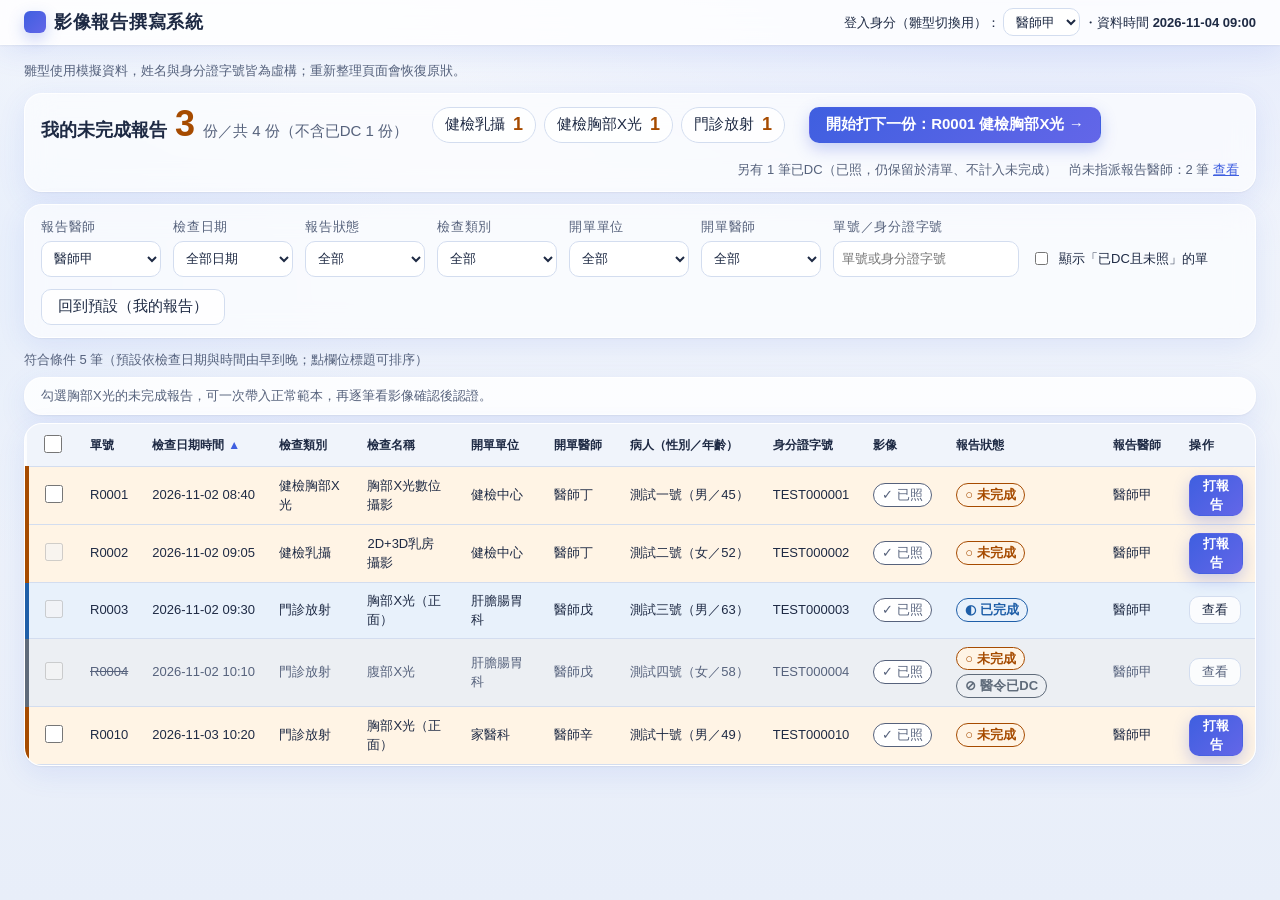
==== commit 3b141a41: "第二週：回應設計變數五、六（雛型 v4） - 變數五：選取欄與批次操作列；批次帶入正常範本後逐筆看影像確認認證 - 變數六：醫師與放射師共用同一個工作清單，依角色切換預設篩選、摘要與操作；放射師可取回" ====
--- a/index.html
+++ b/index.html
@@ -38,14 +38,22 @@
     .tag-plain { color: var(--color-text-muted); background: var(--color-bg); font-weight: 400; }
     .tag-waiting { color: var(--status-waiting); background: var(--status-waiting-bg); border-style: dashed; }
     .tag-recall { color: var(--status-recall); background: var(--status-recall-bg); }
-    .tag-overdue { color: var(--deadline-overdue); background: var(--deadline-overdue-bg); border-color: var(--deadline-overdue-bg); }
-    .tag-soon { color: var(--deadline-soon); background: var(--deadline-soon-bg); }
     .tags { display: inline-flex; flex-wrap: wrap; gap: var(--space-1); }
     .src { font-size: var(--font-size-sm); color: var(--color-text-muted); }
     .topbar select { min-height: 28px; border-radius: var(--radius); border: 1px solid var(--color-border); padding: 0 var(--space-2); background: var(--color-bg); color: var(--color-text); }
     tr.st-waiting td { background: var(--color-bg); color: var(--color-text-muted); }
     tr.st-waiting td:first-child { border-left: 4px dashed var(--status-waiting); }
-    .banner-overdue { color: var(--deadline-soon); background: var(--deadline-soon-bg); border-color: var(--deadline-soon); }
+    .banner-batch { color: var(--status-done); background: var(--status-done-bg); border-color: var(--status-done); }
+    /* v4：批次選取 */
+    .bulkbar { display: flex; flex-wrap: wrap; align-items: center; gap: var(--space-2) var(--space-3); margin-bottom: var(--space-2); padding: var(--space-2) var(--space-4);
+      background: var(--glass-bg-strong); border: 1px solid var(--glass-border); border-radius: var(--radius-lg); box-shadow: var(--shadow-soft); font-size: var(--font-size-sm); }
+    .bulkbar.active { border-color: var(--color-primary); }
+    .bulkbar b { font-size: var(--font-size-md); }
+    .bulkbar input[type="text"] { min-height: var(--control-height); padding: 0 var(--space-2); border: 1px solid var(--color-border); border-radius: var(--radius); min-width: 140px; }
+    .bulkbar .err { color: var(--color-danger); }
+    td.sel, th.sel { width: 36px; text-align: center; }
+    td.sel input, th.sel input { width: 18px; height: 18px; cursor: pointer; }
+    td.sel input:disabled { cursor: not-allowed; }
     .banner-recall { color: var(--status-recall); background: var(--status-recall-bg); border-color: var(--status-recall); }
     .cancel-box { margin-bottom: var(--space-3); border-color: var(--color-danger); }
     .cancel-box textarea { min-height: 56px; }
@@ -198,7 +206,9 @@
         background: var(--glass-bg-strong); box-shadow: var(--shadow-soft); }
       tbody tr td, tbody tr:hover td { background: transparent; border: 0 !important; padding: 0; white-space: normal; }
       tbody td::before { content: attr(data-label); display: block; font-size: var(--font-size-xs); color: var(--color-text-muted); letter-spacing: .06em; }
-      tbody td[data-label="報告狀態"], tbody td[data-label="操作"] { grid-column: 1 / -1; }
+      tbody td[data-label="報告狀態"], tbody td[data-label="操作"], tbody td[data-label="選取"] { grid-column: 1 / -1; }
+      tbody td[data-label="選取"] { text-align: left; display: flex; align-items: center; gap: var(--space-2); }
+      tbody td[data-label="選取"]::before { display: inline; }
       tbody td[data-label="操作"]::before { display: none; }
       tbody td[data-label="操作"] .btn { width: 100%; min-height: var(--control-height); }
       tr.st-pending { background: var(--status-pending-bg); border-left-color: var(--status-pending); }
@@ -224,7 +234,7 @@
     <h1>影像報告撰寫系統</h1>
     <span class="who">
       <label for="who">登入身分（雛型切換用）：</label>
-      <select id="who"><option>醫師甲</option><option>醫師丙</option></select>
+      <select id="who"><option>醫師甲</option><option>醫師丙</option><option>放射師</option></select>
       ・資料時間 <strong id="now"></strong>
     </span>
   </header>
@@ -264,9 +274,9 @@
     '待指派':   { cls: 'waiting', icon: '⇢' }
   };
   var STATUS_ORDER = { '等待影像': 0, '待指派': 1, '未完成': 2, '已完成': 3, '已認證': 4 };
-  // 雛型的「現在時間」固定，讓時限標示每次都一樣（設計變數：健檢報告 48 小時內完成，見 README）
+  // 雛型的「現在時間」固定，畫面上的資料時間每次都一樣
   var NOW = new Date('2026-11-04T09:00:00');
-  var DEADLINE_HOURS = 48, SOON_HOURS = 12;
+
   var COLS = [
     { k: 'exam_no', t: '單號' }, { k: 'exam_at', t: '檢查日期時間' }, { k: 'category', t: '檢查類別' },
     { k: 'exam_name', t: '檢查名稱' }, { k: 'order_dept', t: '開單單位' }, { k: 'order_doctor', t: '開單醫師' },
@@ -283,7 +293,27 @@
     var tpl = TEMPLATES[e.category] || [], ph = PHRASES[e.category] || {};
     tpl.forEach(function (f) { var list = ph[f.key]; reports[e.exam_no].fields[f.key] = list ? list[0] : ''; });
   });
-  var filters = { doctor: ME, status: '', category: '', dept: '', orderDoc: '', date: '', q: '', showDcUnshot: false };
+  // 設計變數六：醫師與放射師共用同一個工作清單畫面，依登入角色切換預設篩選、摘要與可用操作
+  function isRad() { return ME === '放射師'; }
+  function defaultFilters() { return { doctor: isRad() ? '' : ME, status: '', category: '', dept: '', orderDoc: '', date: '', q: '', showDcUnshot: false }; }
+  var filters = defaultFilters();
+  // 設計變數五：正常範本（只用於胸部X光；內容取自片語範例，僅供雛型使用，不是臨床標準用語）
+  var NORMAL = {
+    '胸部X光數位攝影': { Lung: 'No active lung lesion.', Others: 'Normal heart size.', Suggestion: 'Follow-up as clinically indicated.' },
+    '胸部X光（正面）': { Finding: 'No active lung lesion.', Impression: 'No significant abnormality.' }
+  };
+  var DOCTORS = ['醫師甲', '醫師丙'];   // 可指派的報告醫師（取自模擬資料）
+  var selected = {};   // 勾選中的單號
+  var batch = null;    // 批次確認：{ queue: [單號], total: n, certified: n }
+  function selectable(e) {
+    if (isRad()) return !isDc(e) && e.image_taken && e.report_status === '未完成';
+    return actionable(e) && !!NORMAL[e.exam_name];
+  }
+  function whyNotSelectable(e) {
+    if (isRad()) return isDc(e) ? '醫令已DC' : !e.image_taken ? '請先取回影像，才能指派' : '報告已完成，不需指派';
+    if (!actionable(e)) return '不是你的未完成報告';
+    return '此檢查沒有正常範本（目前只有胸部X光）';
+  }
   var sort = { key: 'exam_at', dir: 1 };
 
   /* ===== 小工具 ===== */
@@ -318,15 +348,7 @@
     if (e.report_status === '未完成' && !e.report_doctor) return '待指派';
     return e.report_status;
   }
-  // 設計變數（自編）：健檢報告須於檢查後 48 小時內完成認證
-  function deadlineOf(e) {
-    if (e.category.indexOf('健檢') !== 0 || e.report_status === '已認證' || isDc(e)) return null;
-    var due = new Date(e.exam_at.replace(' ', 'T') + ':00'); due.setHours(due.getHours() + DEADLINE_HOURS);
-    var left = (due - NOW) / 36e5;
-    return { due: due, left: left, overdue: left < 0, soon: left >= 0 && left <= SOON_HOURS };
-  }
   function fmtTime(d) { function p(n) { return (n < 10 ? '0' : '') + n; } return (d.getMonth() + 1) + '/' + d.getDate() + ' ' + p(d.getHours()) + ':' + p(d.getMinutes()); }
-  function fmtLeft(hrs) { return hrs >= 1 ? Math.floor(hrs) + ' 小時' : Math.max(1, Math.round(hrs * 60)) + ' 分鐘'; }
   function toast(msg) {
     var t = document.getElementById('toast'); t.textContent = msg; t.classList.add('show');
     clearTimeout(toast.t); toast.t = setTimeout(function () { t.classList.remove('show'); }, 3200);
@@ -340,18 +362,11 @@
   }
   function dcTag() { return tag('dc', '⊘', '醫令已DC'); }
   function recallTag() { return tag('recall', '↺', '取消認證・待重打'); }
-  function deadlineTag(dl) {
-    if (!dl) return null;
-    if (dl.overdue) return tag('overdue', '⏰', '已逾時', '期限 ' + fmtTime(dl.due));
-    if (dl.soon) return tag('soon', '⏳', '剩 ' + fmtLeft(dl.left), '期限 ' + fmtTime(dl.due));
-    return null;
-  }
-  // 狀態標籤組：主要狀態 + 修飾標籤（DC、取消認證、時限）
+  // 狀態標籤組：主要狀態 + 修飾標籤（DC、取消認證）
   function tagGroup(e) {
     var g = h('span', { class: 'tags' }, statusTag(e));
     if (isDc(e)) g.appendChild(dcTag());
     if (e.recalled && e.report_status === '未完成') g.appendChild(recallTag());
-    var dt = deadlineTag(deadlineOf(e)); if (dt) g.appendChild(dt);
     return g;
   }
 
@@ -388,6 +403,7 @@
   /* ===== 工作清單畫面 ===== */
   var ui = {};
   function renderList() {
+    batch = null;   // 回到清單即結束批次確認
     var app = document.getElementById('app'); app.textContent = '';
     ui = {};
     app.appendChild(h('p', { class: 'proto-note', text: '雛型使用模擬資料，姓名與身分證字號皆為虛構；重新整理頁面會恢復原狀。' }));
@@ -419,14 +435,21 @@
         h('input', { type: 'checkbox', checked: filters.showDcUnshot, onchange: function (ev) { filters.showDcUnshot = ev.target.checked; update(); } }),
         '顯示「已DC且未照」的單'),
       h('button', { class: 'btn', type: 'button', onclick: function () {
-        filters = { doctor: ME, status: '', category: '', dept: '', orderDoc: '', date: '', q: '', showDcUnshot: false }; renderList();
-      } }, '回到預設（我的報告）')
+        filters = defaultFilters(); selected = {}; renderList();
+      } }, isRad() ? '回到預設（全部檢查）' : '回到預設（我的報告）')
     ));
 
     ui.count = h('p', { class: 'result-count', 'aria-live': 'polite' });
     app.appendChild(ui.count);
 
+    ui.bulk = h('div', { class: 'bulkbar', role: 'region', 'aria-label': '批次操作', 'aria-live': 'polite' });
+    app.appendChild(ui.bulk);
     var thead = h('tr');
+    ui.selAll = h('input', { type: 'checkbox', 'aria-label': '全選可勾選的檢查', onchange: function (ev) {
+      visibleList().forEach(function (e) { if (selectable(e)) { if (ev.target.checked) selected[e.exam_no] = true; else delete selected[e.exam_no]; } });
+      update();
+    } });
+    thead.appendChild(h('th', { scope: 'col', class: 'sel' }, ui.selAll));
     COLS.forEach(function (c) {
       var arrow = h('span', { class: 'arrow', 'aria-hidden': 'true' });
       var th = h('th', { scope: 'col' }, h('button', { type: 'button', onclick: function () {
@@ -450,6 +473,7 @@
   }
 
   function renderSummary() {
+    if (isRad()) return renderRadSummary();
     var mine = EXAMS.filter(function (e) { return e.report_doctor === ME && !hiddenByDc(e); });
     var pending = mine.filter(actionable);
     var byCat = {};
@@ -458,8 +482,6 @@
     var unassigned = EXAMS.filter(function (e) { return !e.report_doctor && !hiddenByDc(e); }).length;
     var dcKept = mine.filter(isDc).length;
     var s = ui.summary; s.textContent = '';
-    var overdue = pending.filter(function (e) { var d = deadlineOf(e); return d && d.overdue; }).length;
-    var soon = pending.filter(function (e) { var d = deadlineOf(e); return d && d.soon; }).length;
     var first = pending.slice().sort(function (a, b) { return a.exam_at.localeCompare(b.exam_at); })[0];
 
     s.appendChild(h('div', { class: 'big' },
@@ -475,10 +497,6 @@
         c, h('b', { text: String(n) })));
     });
     s.appendChild(chips);
-    if (overdue || soon) s.appendChild(h('div', { class: 'chips' },
-      overdue ? tag('overdue', '⏰', '已逾時 ' + overdue + ' 份') : null,
-      soon ? tag('soon', '⏳', '12 小時內到期 ' + soon + ' 份') : null,
-      h('span', { class: 'src', text: '健檢報告須於檢查後 48 小時內完成' })));
     // 替代方案 C 的優點：一鍵開始下一份（依檢查時間，最早的先打）
     s.appendChild(h('button', { type: 'button', class: 'btn btn-primary', disabled: !first,
       onclick: function () { location.hash = '#/report/' + first.exam_no; } },
@@ -488,6 +506,72 @@
     side.appendChild(h('span', null, '尚未指派報告醫師：' + unassigned + ' 筆 ',
       h('button', { class: 'linkbtn', type: 'button', onclick: function () { setFilterAndUpdate({ doctor: '未指派', status: '', category: '' }); } }, '查看')));
     s.appendChild(side);
+  }
+
+  // 放射師的摘要：同一個畫面，換成放射師要看的數字
+  function renderRadSummary() {
+    var vis = EXAMS.filter(function (e) { return !hiddenByDc(e); });
+    function cnt(st) { return vis.filter(function (e) { return stageOf(e) === st && !isDc(e); }).length; }
+    var s = ui.summary; s.textContent = '';
+    s.appendChild(h('div', { class: 'big' }, h('span', { class: 'label', text: '待指派報告醫師' }),
+      h('span', { class: 'num', text: String(cnt('待指派')) }), h('span', { class: 'total', text: '筆' })));
+    var chips = h('div', { class: 'chips', role: 'group', 'aria-label': '依流程階段篩選' });
+    [['等待影像', '⧗'], ['待指派', '⇢'], ['未完成', '○']].forEach(function (x) {
+      var on = filters.status === x[0] && filters.doctor === '';
+      chips.appendChild(h('button', { type: 'button', class: 'chip', 'aria-pressed': String(on),
+        onclick: function () { setFilterAndUpdate(on ? { status: '' } : { doctor: '', status: x[0], category: '' }); } },
+        x[1] + ' ' + (x[0] === '未完成' ? '已指派・待醫師撰寫' : x[0]), h('b', { text: String(cnt(x[0])) })));
+    });
+    s.appendChild(chips);
+    s.appendChild(h('div', { class: 'side' }, h('span', null, '與醫師共用同一個工作清單；目前顯示放射師的預設篩選與操作。')));
+  }
+
+  function renderBulk() {
+    var b = ui.bulk; b.textContent = '';
+    var vis = visibleList();
+    Object.keys(selected).forEach(function (no) { var e = byNo(no); if (!selectable(e) || vis.indexOf(e) < 0) delete selected[no]; });
+    var nos = vis.filter(function (e) { return selected[e.exam_no]; }).map(function (e) { return e.exam_no; });
+    var selectableCount = vis.filter(selectable).length;
+    ui.selAll.checked = selectableCount > 0 && nos.length === selectableCount;
+    ui.selAll.indeterminate = nos.length > 0 && nos.length < selectableCount;
+    ui.selAll.disabled = selectableCount === 0;
+    b.classList.toggle('active', nos.length > 0);
+    if (!nos.length) {
+      b.appendChild(h('span', { class: 'src', text: isRad()
+        ? '勾選已取回影像的檢查，可一次指派報告醫師。'
+        : '勾選胸部X光的未完成報告，可一次帶入正常範本，再逐筆看影像確認後認證。' }));
+      return;
+    }
+    b.appendChild(h('span', null, '已選 ', h('b', { text: String(nos.length) }), (isRad() ? ' 筆：' : ' 份：') + nos.join('、')));
+    if (isRad()) {
+      var input = h('input', { type: 'text', id: 'assign-to', list: 'doctor-list', placeholder: '輸入或選擇醫師', 'aria-label': '指派給哪位報告醫師' });
+      var dl = h('datalist', { id: 'doctor-list' }); DOCTORS.forEach(function (d) { dl.appendChild(h('option', { value: d })); });
+      var err = h('span', { class: 'err', 'aria-live': 'polite' });
+      b.appendChild(h('label', { for: 'assign-to', text: '指派給' })); b.appendChild(input); b.appendChild(dl);
+      b.appendChild(h('button', { type: 'button', class: 'btn btn-primary', onclick: function () {
+        var d = input.value.trim();
+        if (DOCTORS.indexOf(d) < 0) { err.textContent = '請從清單選擇一位報告醫師（可輸入「甲」搜尋）'; input.focus(); return; }
+        nos.forEach(function (no) { var e = byNo(no); e.report_doctor = d; delete e.recalled; });
+        selected = {}; toast('已將 ' + nos.join('、') + ' 指派給' + d); update();
+      } }, '指派'));
+      b.appendChild(err);
+    } else {
+      b.appendChild(h('button', { type: 'button', class: 'btn btn-primary', onclick: function () { startBatch(nos); } }, '帶入正常範本並逐筆確認 →'));
+      b.appendChild(h('span', { class: 'src', text: '每份仍會顯示影像，確認無誤才認證；有異常可直接修改。' }));
+    }
+    b.appendChild(h('button', { type: 'button', class: 'btn btn-sm', onclick: function () { selected = {}; update(); } }, '取消選取'));
+  }
+
+  function startBatch(nos) {
+    nos.forEach(function (no) {
+      var e = byNo(no), n = NORMAL[e.exam_name], f = reports[no].fields;
+      Object.keys(n).forEach(function (k) { if (!f[k]) f[k] = n[k]; });
+    });
+    selected = {};
+    var queue = nos.slice();
+    location.hash = '#/report/' + queue[0];
+    batch = { queue: queue, total: queue.length, certified: 0 };
+    toast('已帶入正常範本：' + queue.length + ' 份，請逐筆確認');
   }
 
   function update() {
@@ -508,6 +592,11 @@
       var tr = h('tr', { class: cls, tabindex: '0', onclick: open,
         onkeydown: function (ev) { if (ev.key === 'Enter') open(); },
         'aria-label': e.exam_no + ' ' + e.exam_name + ' ' + tagGroup(e).textContent });
+      var can = selectable(e);
+      tr.appendChild(h('td', { class: 'sel', onclick: function (ev) { ev.stopPropagation(); } },
+        h('input', { type: 'checkbox', checked: !!selected[e.exam_no], disabled: !can, title: can ? '選取' : whyNotSelectable(e),
+          'aria-label': '選取 ' + e.exam_no + (can ? '' : '（' + whyNotSelectable(e) + '）'),
+          onchange: function (ev) { if (ev.target.checked) selected[e.exam_no] = true; else delete selected[e.exam_no]; renderBulk(); } })));
       tr.appendChild(h('td', { class: strike, text: e.exam_no }));
       tr.appendChild(h('td', { class: 'nowrap', text: e.exam_at }));
       tr.appendChild(h('td', { text: e.category }));
@@ -522,13 +611,20 @@
       var st = h('td', null, tagGroup(e));
       tr.appendChild(st);
       tr.appendChild(h('td', { class: 'nowrap', text: doctorOf(e) }));
-      tr.appendChild(h('td', null, h('button', { type: 'button', class: 'btn btn-sm ' + (actionable(e) ? 'btn-primary' : ''),
-        onclick: function (ev) { ev.stopPropagation(); open(); } }, actionable(e) ? '打報告' : '查看')));
+      if (isRad() && !e.image_taken && !dc) {
+        // 放射師：取回影像（示意。實際系統由 PACS 取回，不在課程範圍）
+        tr.appendChild(h('td', null, h('button', { type: 'button', class: 'btn btn-sm btn-secondary',
+          onclick: function (ev) { ev.stopPropagation(); e.image_taken = true; toast('已取回 ' + e.exam_no + ' 的影像，現在可以指派報告醫師'); update(); } }, '取回影像')));
+      } else {
+        tr.appendChild(h('td', null, h('button', { type: 'button', class: 'btn btn-sm ' + (actionable(e) ? 'btn-primary' : ''),
+          onclick: function (ev) { ev.stopPropagation(); open(); } }, actionable(e) ? '打報告' : (isRad() ? '檢視' : '查看'))));
+      }
       // 手機版卡片用的欄位名稱
-      [].forEach.call(tr.children, function (td, i) { td.setAttribute('data-label', COLS[i] ? COLS[i].t : '操作'); });
+      [].forEach.call(tr.children, function (td, i) { td.setAttribute('data-label', i === 0 ? '選取' : COLS[i - 1] ? COLS[i - 1].t : '操作'); });
       ui.tbody.appendChild(tr);
     });
     ui.empty.hidden = list.length > 0;
+    renderBulk();
   }
 
   /* ===== 打報告畫面 ===== */
@@ -592,12 +688,14 @@
     if (isDc(e)) app.appendChild(h('div', { class: 'banner banner-dc', role: 'note' }, h('span', { 'aria-hidden': 'true', text: '⊘' }),
       h('span', null, e.image_taken ? '此醫令已 DC（已取消），但影像已照。不計入未完成數量；請確認是否仍需撰寫報告。'
                                     : '此醫令已 DC（已取消），且尚未照影像，不需要撰寫報告。')));
-    var dl = deadlineOf(e);
-    if (dl && (dl.overdue || dl.soon)) app.appendChild(h('div', { class: 'banner banner-overdue', role: 'note' }, h('span', { 'aria-hidden': 'true', text: dl.overdue ? '⏰' : '⏳' }),
-      h('span', null, (dl.overdue ? '已逾時：' : '即將到期（剩 ' + fmtLeft(dl.left) + '）：') + '健檢報告須於檢查後 48 小時內完成，期限 ' + fmtTime(dl.due) + '。')));
     if (e.recalled && e.report_status === '未完成') app.appendChild(h('div', { class: 'banner banner-recall', role: 'note' }, h('span', { 'aria-hidden': 'true', text: '↺' }),
       h('span', null, '此報告已由' + e.recalled.by + '取消認證，原因：「' + e.recalled.reason + '」。請修改後重新儲存或認證。')));
-    if (!e.image_taken && !isDc(e)) app.appendChild(h('div', { class: 'banner banner-warn', role: 'note' }, h('span', { 'aria-hidden': 'true', text: '⧗' }),
+    var inBatch = !!(batch && batch.queue.indexOf(no) >= 0 && e.report_status === '未完成');
+    if (inBatch) app.appendChild(h('div', { class: 'banner banner-batch', role: 'note' }, h('span', { 'aria-hidden': 'true', text: '☰' }),
+      h('span', null, '批次確認 ' + (batch.certified + 1) + '／' + batch.total + '：已帶入正常範本。請看過影像，確認無誤再認證；有異常請直接修改內容，或移出批次。')));
+    if (isRad()) app.appendChild(h('div', { class: 'banner banner-info', role: 'note' }, h('span', { 'aria-hidden': 'true', text: 'i' }),
+      h('span', null, '放射師檢視模式：報告內容由報告醫師撰寫，放射師只能檢視。指派請回工作清單勾選後操作。')));
+    else if (!e.image_taken && !isDc(e)) app.appendChild(h('div', { class: 'banner banner-warn', role: 'note' }, h('span', { 'aria-hidden': 'true', text: '⧗' }),
       h('span', null, '等待影像：此檢查尚未照影像。影像取回後，放射師才會指派報告醫師，之後才能撰寫報告。')));
     else if (!e.report_doctor) app.appendChild(h('div', { class: 'banner banner-warn', role: 'note' }, h('span', { 'aria-hidden': 'true', text: '!' }),
       h('span', null, '尚未指派報告醫師，目前只能檢視。請洽放射師指派。')));
@@ -673,6 +771,14 @@
     function commit(status) {
       if (!validate()) return;
       collect(); e.report_status = status; if (status === '已認證') delete e.recalled;
+      if (inBatch) {
+        batch.certified += 1;
+        var rest = batch.queue.filter(function (x) { return x !== no && byNo(x).report_status === '未完成'; });
+        batch.queue = rest;
+        if (rest.length) { toast('已認證 ' + no + '，下一份：' + rest[0]); location.hash = '#/report/' + rest[0]; }
+        else { var n = batch.certified; batch = null; toast('批次確認完成：已認證 ' + n + ' 份'); location.hash = '#/'; }
+        return;
+      }
       var nxt = nextPendingAfter(no);
       if (nxt) { toast('已' + (status === '已認證' ? '認證' : '儲存') + ' ' + no + '，已跳到下一筆未完成：' + nxt.exam_no); location.hash = '#/report/' + nxt.exam_no; }
       else { toast('已' + (status === '已認證' ? '認證' : '儲存') + ' ' + no + '。所有未完成報告都已完成'); location.hash = '#/'; }
@@ -683,10 +789,18 @@
         h('button', { class: 'btn', type: 'button', disabled: !prev, onclick: function () { location.hash = '#/report/' + prev.exam_no; } }, '← 上一筆'),
         h('button', { class: 'btn', type: 'button', disabled: !next, onclick: function () { location.hash = '#/report/' + next.exam_no; } }, '下一筆 →')),
       h('span', { class: 'spacer' }),
-      h('span', { class: 'proto-note', style: 'margin:0', text: '儲存或認證後會自動跳到下一筆未完成報告' }),
-      h('div', { class: 'group' },
-        h('button', { class: 'btn btn-primary', type: 'button', disabled: !mineToEdit, onclick: function () { commit('已完成'); } }, '儲存'),
-        h('button', { class: 'btn btn-secondary', type: 'button', disabled: !mineToEdit, onclick: function () { commit('已認證'); } }, '認證'))));
+      h('span', { class: 'proto-note', style: 'margin:0', text: inBatch ? '批次確認：認證後自動跳到下一份' : '儲存或認證後會自動跳到下一筆未完成報告' }),
+      inBatch
+        ? h('div', { class: 'group' },
+            h('button', { class: 'btn', type: 'button', onclick: function () {
+              batch.queue = batch.queue.filter(function (x) { return x !== no; }); batch.total--;
+              if (!batch.queue.length) batch = null;
+              toast(no + ' 已移出批次，請一般撰寫'); renderReport(no);
+            } }, '移出批次'),
+            h('button', { class: 'btn btn-primary', type: 'button', onclick: function () { commit('已認證'); } }, '確認無誤・認證並下一份'))
+        : h('div', { class: 'group' },
+            h('button', { class: 'btn btn-primary', type: 'button', disabled: !mineToEdit, onclick: function () { commit('已完成'); } }, '儲存'),
+            h('button', { class: 'btn btn-secondary', type: 'button', disabled: !mineToEdit, onclick: function () { commit('已認證'); } }, '認證'))));
     window.scrollTo(0, 0);
     var firstTa = form.querySelector('textarea');
     if (mineToEdit && firstTa) firstTa.focus({ preventScroll: true });
@@ -700,7 +814,7 @@
   var who = document.getElementById('who');
   who.value = ME;
   who.addEventListener('change', function () {
-    ME = who.value; filters.doctor = ME; filters.q = '';
+    ME = who.value; filters = defaultFilters(); selected = {}; batch = null;
     toast('已切換為' + ME); if (location.hash === '#/' || !location.hash) renderList(); else route();
   });
   document.getElementById('now').textContent = '2026-11-04 09:00';
--- a/tokens.css
+++ b/tokens.css
@@ -48,10 +48,7 @@
   /* v2 新增：修飾標籤（與主要狀態並排，不取代主要狀態） */
   --status-recall: #6b3fa0;         /* 取消認證・待重打：紫 */
   --status-recall-bg: #f3edfa;
-  --deadline-overdue: #ffffff;      /* 已逾時：紅底白字（實心，最強烈） */
-  --deadline-overdue-bg: #b42318;
-  --deadline-soon: #b42318;         /* 即將到期：紅字、淡紅底 */
-  --deadline-soon-bg: #fdecea;
+  /* v4：移除 v2 的時限標籤（--deadline-*），它來自自編的設計變數，已由講師的設計變數取代 */
 
   /* 字級 */
   --font-family: "Noto Sans TC", "Microsoft JhengHei", "PingFang TC", sans-serif;
